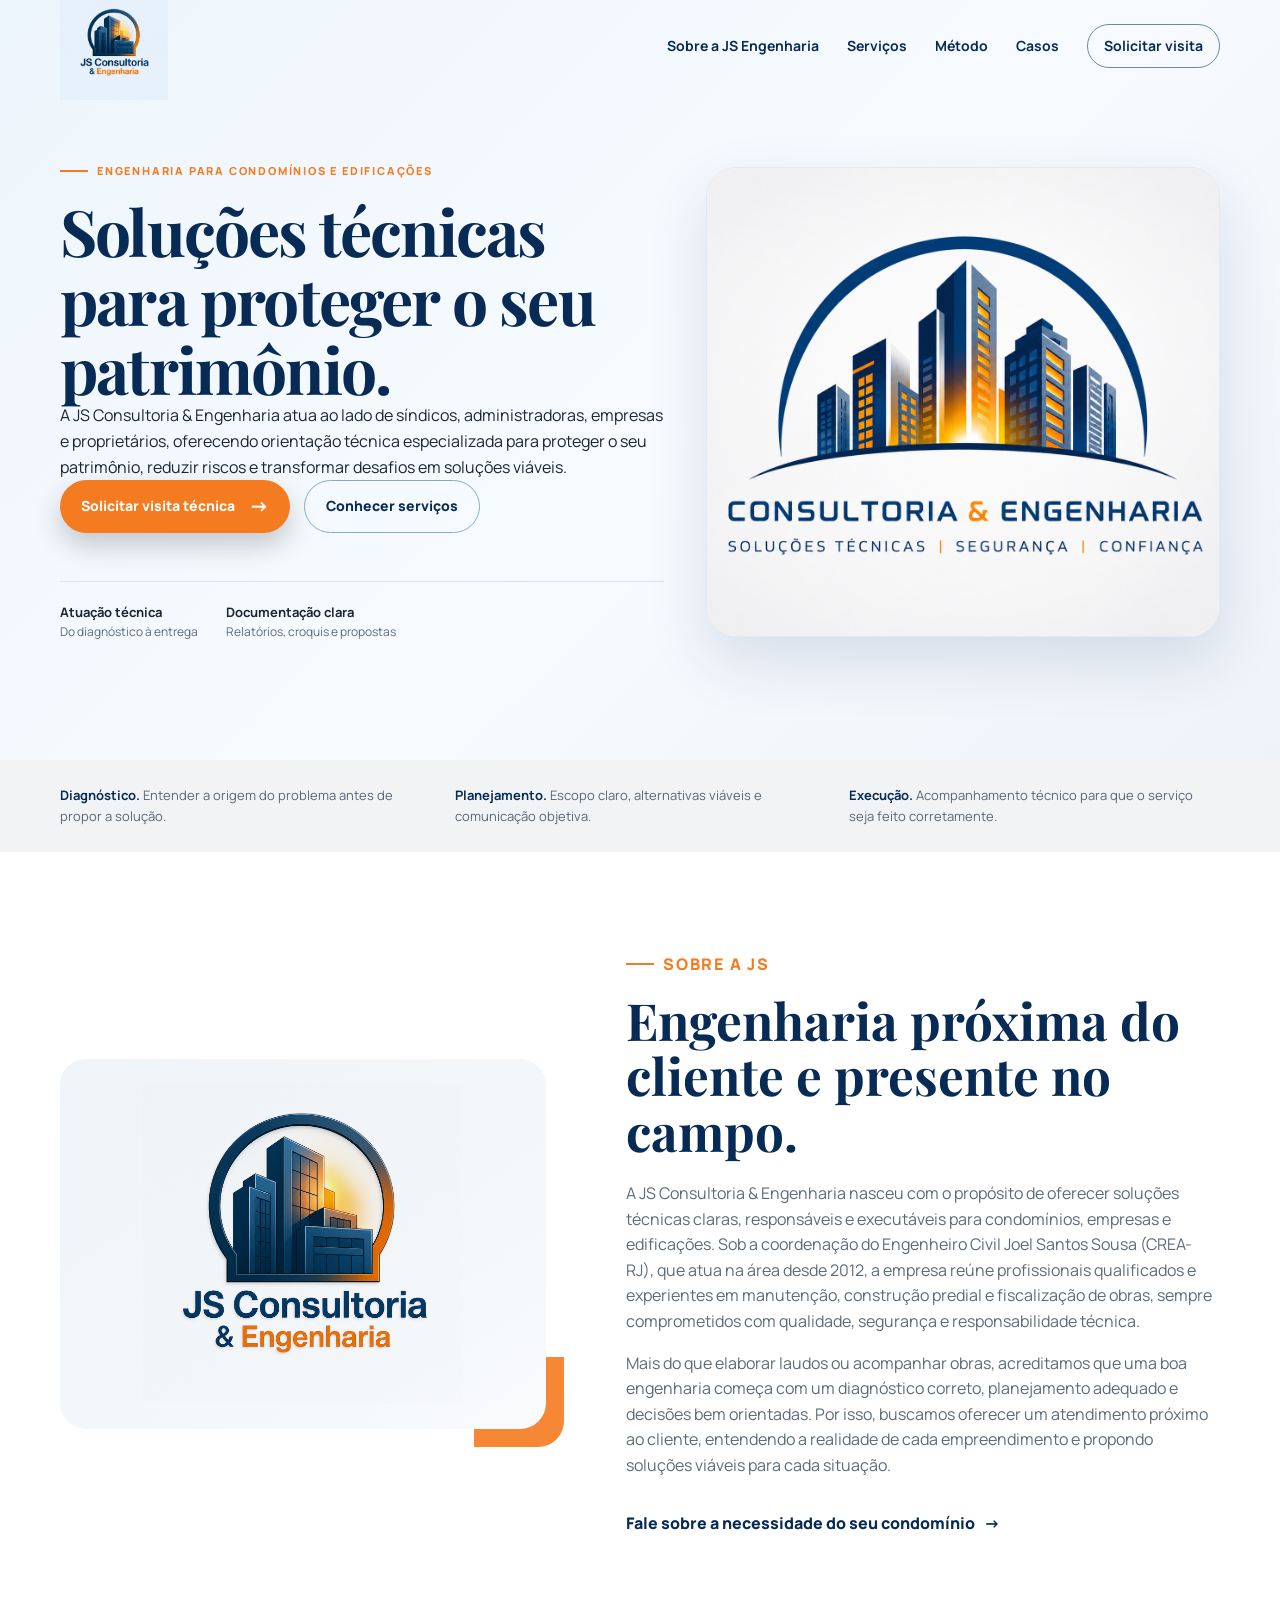
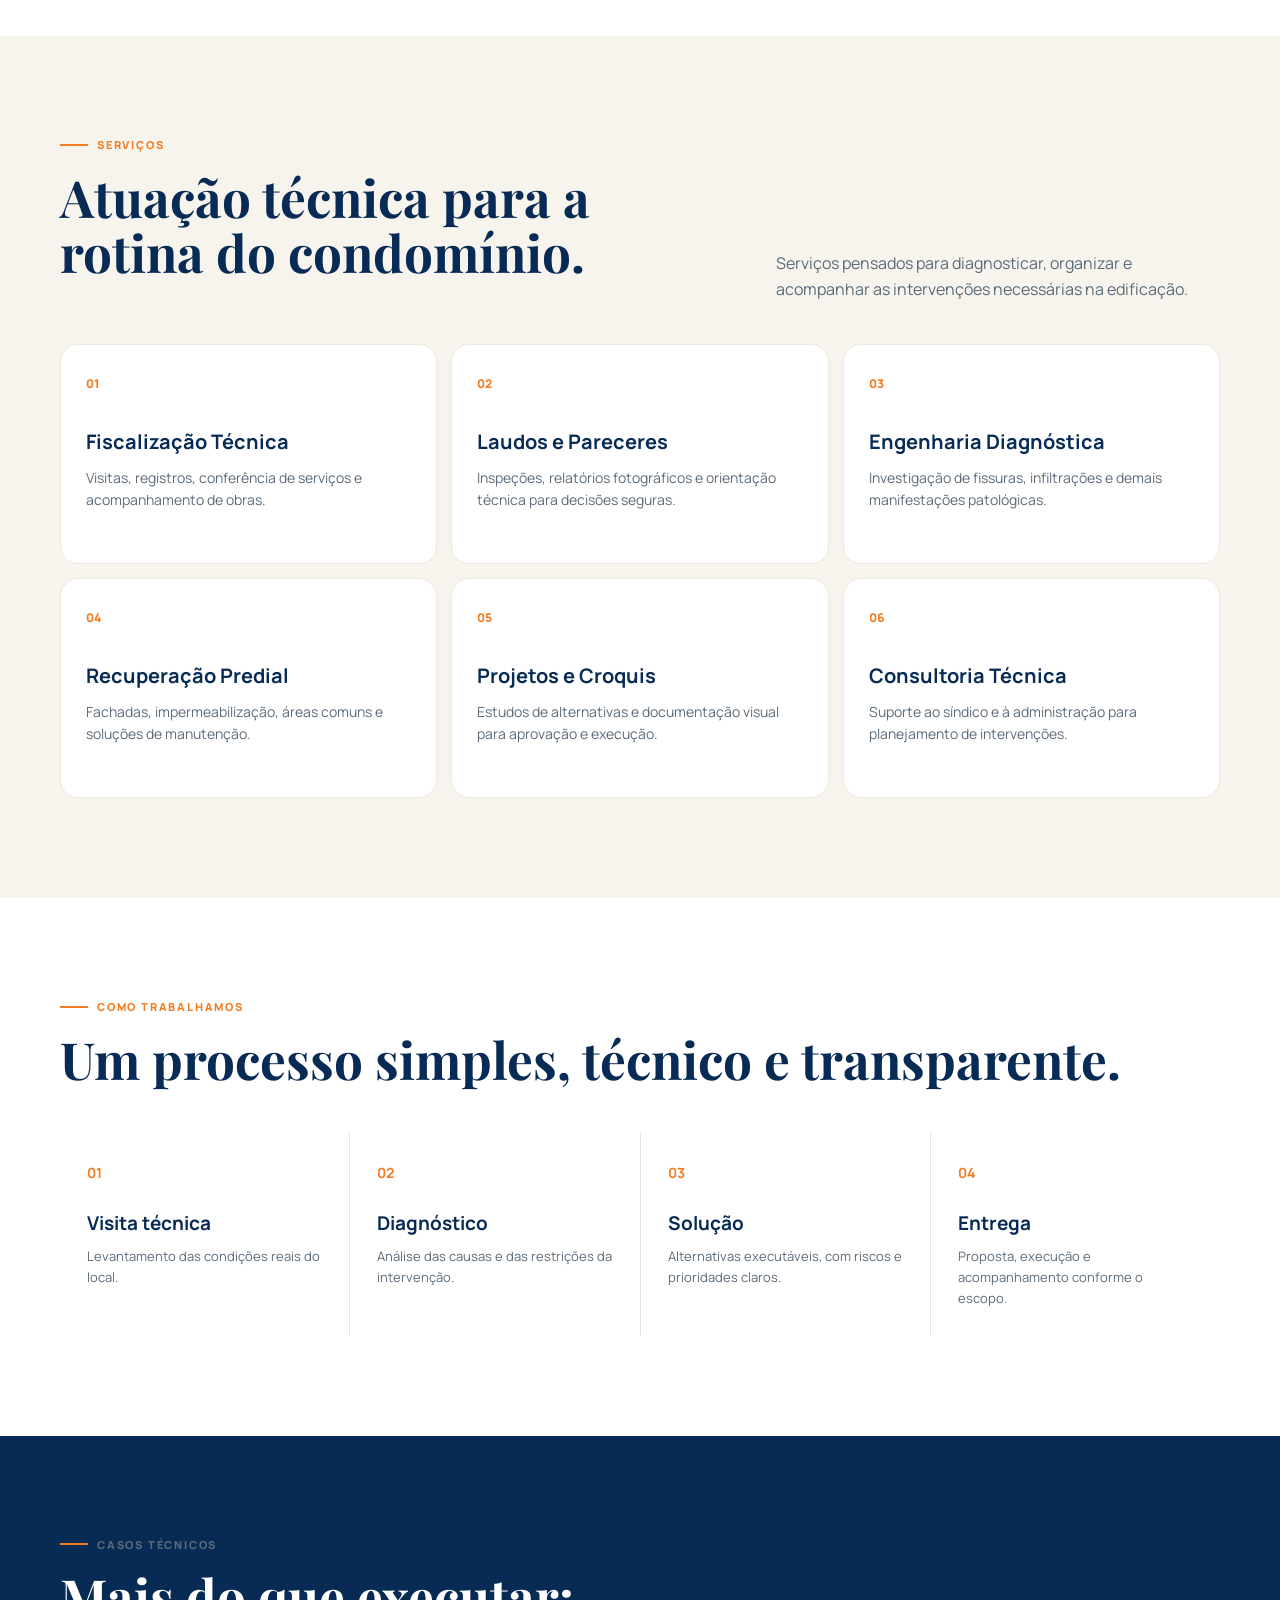
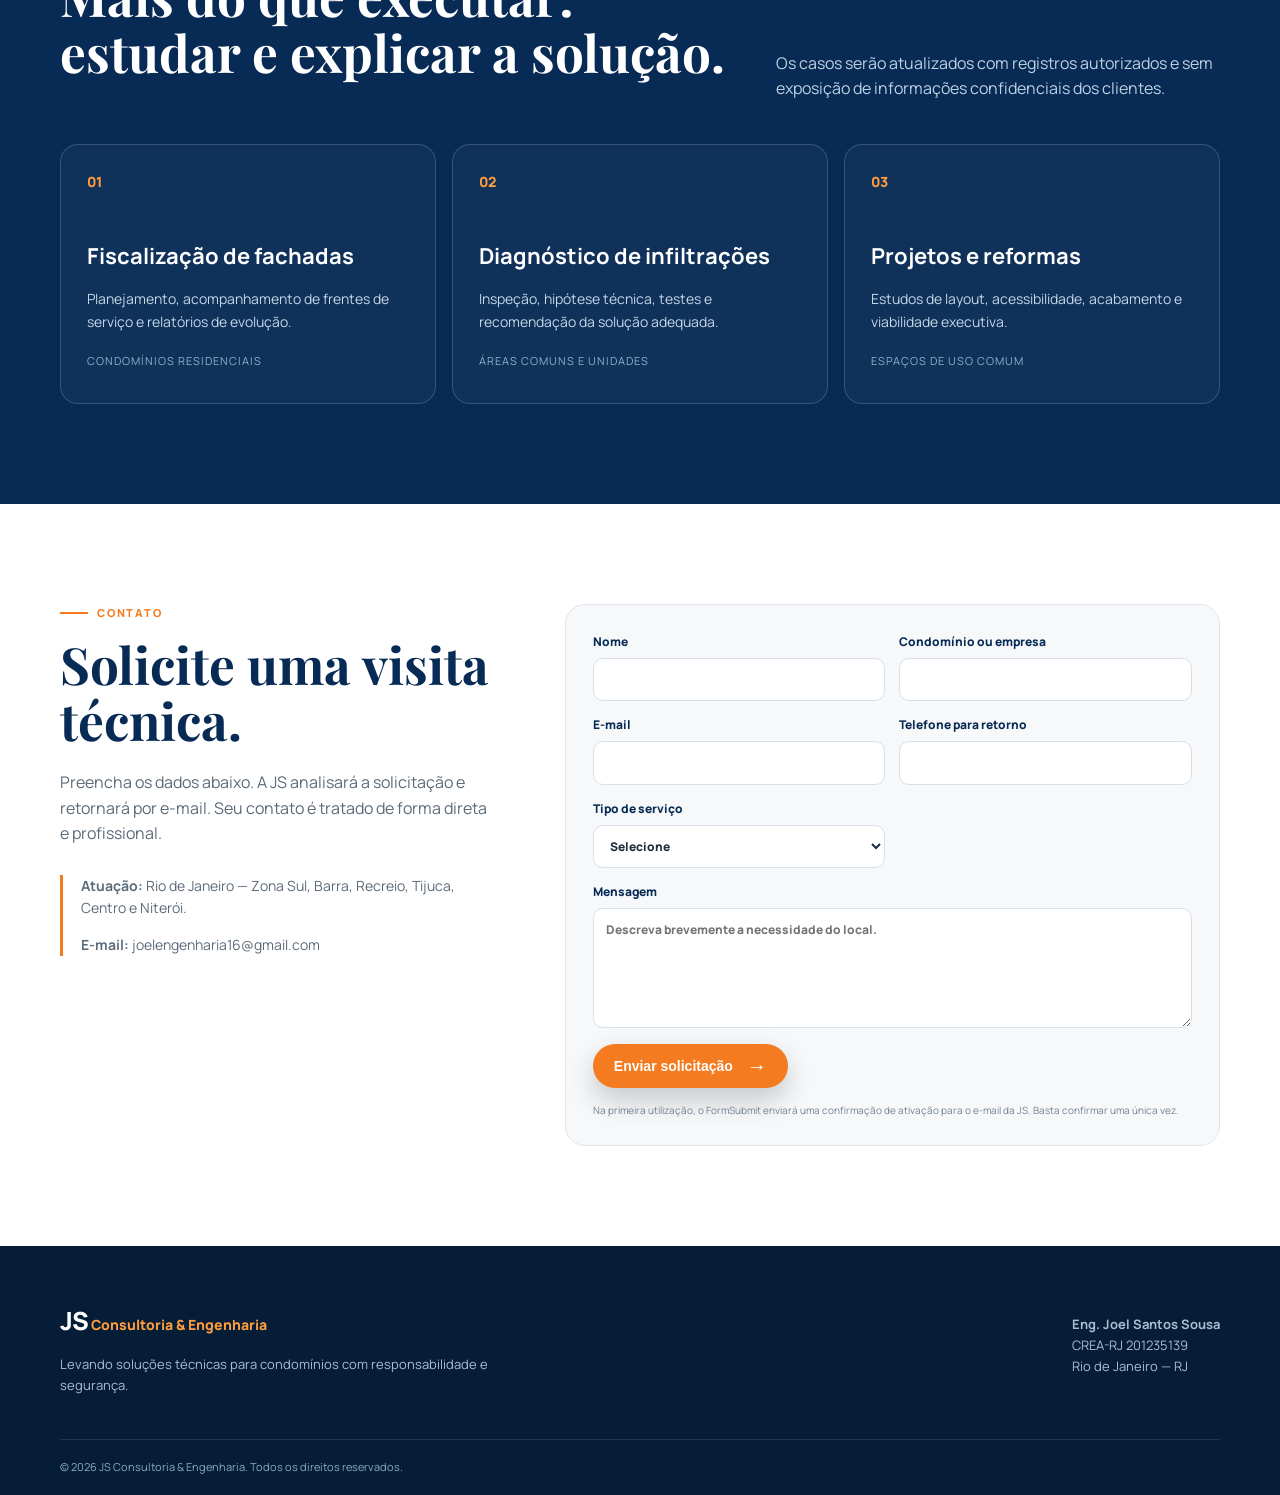
==== index.html @ b9f24df7 "Update index.html" ====
<!doctype html>
<html lang="pt-BR">
<head>
  <meta charset="utf-8">
  <meta name="viewport" content="width=device-width, initial-scale=1">
  <meta name="description" content="JS Consultoria & Engenharia — fiscalização técnica, laudos, manutenção predial, engenharia diagnóstica e acompanhamento de obras no Rio de Janeiro.">
  <meta name="theme-color" content="#ffffff">
  <title>JS Consultoria & Engenharia | Soluções para condomínios</title>
  <link rel="preconnect" href="https://fonts.googleapis.com">
  <link rel="preconnect" href="https://fonts.gstatic.com" crossorigin>
  <link href="https://fonts.googleapis.com/css2?family=Manrope:wght@400;500;600;700;800&family=Playfair+Display:wght@600;700&display=swap" rel="stylesheet">
  <link rel="stylesheet" href="style.css">
</head>
<body>
  <header class="site-header" id="inicio">
    <nav class="nav container" aria-label="Navegação principal">
      <a class="brand" href="#inicio" aria-label="JS Consultoria & Engenharia">
        <img class="brand-logo" src="logo-topo.png.png" alt="JS Consultoria & Engenharia">
      </a>
      <button class="menu-btn" aria-label="Abrir menu" aria-expanded="false">☰</button>
      <div class="nav-links">
        <a href="#sobre">Sobre a JS Engenharia</a>
        <a href="#servicos">Serviços</a>
        <a href="#metodo">Método</a>
        <a href="#casos">Casos</a>
        <a class="nav-cta" href="#contato">Solicitar visita</a>
      </div>
    </nav>

    <section class="hero container">
      <div class="hero-copy">
        <p class="eyebrow dark"><span></span> Engenharia para condomínios e edificações</p>
        <h1>Soluções técnicas para proteger o seu patrimônio.</em></h1>A JS Consultoria & Engenharia atua ao lado de síndicos, administradoras, empresas e proprietários, oferecendo orientação técnica especializada para proteger o seu patrimônio, reduzir riscos e transformar desafios em soluções viáveis.
        <div class="hero-actions">
          <a class="btn btn-primary" href="#contato">Solicitar visita técnica <span>→</span></a>
          <a class="btn btn-ghost" href="#servicos">Conhecer serviços</a>
        </div>
        <div class="hero-proof">
          <div><strong>Atuação técnica</strong><span>Do diagnóstico à entrega</span></div>
          <div><strong>Documentação clara</strong><span>Relatórios, croquis e propostas</span></div>
        </div>
      </div>
      <div class="hero-art" aria-label="Identidade visual moderna da JS Consultoria & Engenharia">
        <img src="hero-predios.png.png" alt="Identidade visual moderna de condomínios e edificações" class="hero-image">
      </div>
    </section>
  </header>

  <main>
    <section class="intro-strip">
      <div class="container strip-grid">
        <p><b>Diagnóstico.</b> Entender a origem do problema antes de propor a solução.</p>
        <p><b>Planejamento.</b> Escopo claro, alternativas viáveis e comunicação objetiva.</p>
        <p><b>Execução.</b> Acompanhamento técnico para que o serviço seja feito corretamente.</p>
      </div>
    </section>

    <section class="section container about" id="sobre">
      <div class="about-art"><img src="logo-tradicional.png" alt="Logo JS Consultoria & Engenharia"></div>
      <div>
        <p class="eyebrow dark"><span></span> Sobre a JS</p>
        <h2>Engenharia próxima do cliente e presente no campo.</h2>
        <p>A JS Consultoria & Engenharia nasceu com o propósito de oferecer soluções técnicas claras, responsáveis e executáveis para condomínios, empresas e edificações. Sob a coordenação do Engenheiro Civil Joel Santos Sousa (CREA-RJ), que atua na área desde 2012, a empresa reúne profissionais qualificados e experientes em manutenção, construção predial e fiscalização de obras, sempre comprometidos com qualidade, segurança e responsabilidade técnica. </p>
        <p>Mais do que elaborar laudos ou acompanhar obras, acreditamos que uma boa engenharia começa com um diagnóstico correto, planejamento adequado e decisões bem orientadas. Por isso, buscamos oferecer um atendimento próximo ao cliente, entendendo a realidade de cada empreendimento e propondo soluções viáveis para cada situação.</p>
        <a class="text-link" href="#contato">Fale sobre a necessidade do seu condomínio <span>→</span></a>
      </div>
    </section>

    <section class="section services-bg" id="servicos">
      <div class="container">
        <p class="eyebrow dark"><span></span> Serviços</p>
        <div class="section-heading"><h2>Atuação técnica para a rotina do condomínio.</h2><p>Serviços pensados para diagnosticar, organizar e acompanhar as intervenções necessárias na edificação.</p></div>
        <div class="service-grid">
          <article class="service-card"><span class="service-icon">01</span><h3>Fiscalização Técnica</h3><p>Visitas, registros, conferência de serviços e acompanhamento de obras.</p></article>
          <article class="service-card"><span class="service-icon">02</span><h3>Laudos e Pareceres</h3><p>Inspeções, relatórios fotográficos e orientação técnica para decisões seguras.</p></article>
          <article class="service-card"><span class="service-icon">03</span><h3>Engenharia Diagnóstica</h3><p>Investigação de fissuras, infiltrações e demais manifestações patológicas.</p></article>
          <article class="service-card"><span class="service-icon">04</span><h3>Recuperação Predial</h3><p>Fachadas, impermeabilização, áreas comuns e soluções de manutenção.</p></article>
          <article class="service-card"><span class="service-icon">05</span><h3>Projetos e Croquis</h3><p>Estudos de alternativas e documentação visual para aprovação e execução.</p></article>
          <article class="service-card"><span class="service-icon">06</span><h3>Consultoria Técnica</h3><p>Suporte ao síndico e à administração para planejamento de intervenções.</p></article>
        </div>
      </div>
    </section>

    <section class="section method" id="metodo">
      <div class="container">
        <p class="eyebrow dark"><span></span> Como trabalhamos</p>
        <h2>Um processo simples, técnico e transparente.</h2>
        <div class="method-row">
          <div><b>01</b><h3>Visita técnica</h3><p>Levantamento das condições reais do local.</p></div>
          <div><b>02</b><h3>Diagnóstico</h3><p>Análise das causas e das restrições da intervenção.</p></div>
          <div><b>03</b><h3>Solução</h3><p>Alternativas executáveis, com riscos e prioridades claros.</p></div>
          <div><b>04</b><h3>Entrega</h3><p>Proposta, execução e acompanhamento conforme o escopo.</p></div>
        </div>
      </div>
    </section>

    <section class="section cases-bg" id="casos">
      <div class="container">
        <p class="eyebrow"><span></span> Casos técnicos</p>
        <div class="section-heading light"><h2>Mais do que executar: estudar e explicar a solução.</h2><p>Os casos serão atualizados com registros autorizados e sem exposição de informações confidenciais dos clientes.</p></div>
        <div class="cases-grid">
          <article class="case-card"><div class="case-no">01</div><h3>Fiscalização de fachadas</h3><p>Planejamento, acompanhamento de frentes de serviço e relatórios de evolução.</p><span>Condomínios residenciais</span></article>
          <article class="case-card"><div class="case-no">02</div><h3>Diagnóstico de infiltrações</h3><p>Inspeção, hipótese técnica, testes e recomendação da solução adequada.</p><span>Áreas comuns e unidades</span></article>
          <article class="case-card"><div class="case-no">03</div><h3>Projetos e reformas</h3><p>Estudos de layout, acessibilidade, acabamento e viabilidade executiva.</p><span>Espaços de uso comum</span></article>
        </div>
      </div>
    </section>

    <section class="section contact" id="contato">
      <div class="container contact-grid">
        <div>
          <p class="eyebrow dark"><span></span> Contato</p>
          <h2>Solicite uma visita técnica.</h2>
          <p>Preencha os dados abaixo. A JS analisará a solicitação e retornará por e-mail. Seu contato é tratado de forma direta e profissional.</p>
          <div class="contact-info"><p><b>Atuação:</b> Rio de Janeiro — Zona Sul, Barra, Recreio, Tijuca, Centro e Niterói.</p><p><b>E-mail:</b> joelengenharia16@gmail.com</p></div>
        </div>
        <form class="contact-form" action="https://formsubmit.co/joelengenharia16@gmail.com" method="POST">
          <input type="hidden" name="_subject" value="Novo contato pelo site da JS Consultoria & Engenharia">
          <input type="hidden" name="_template" value="table">
          <input type="hidden" name="_captcha" value="false">
          <input type="hidden" name="_next" value="https://joelengenharia.github.io/obrigado.html">
          <label>Nome<input type="text" name="Nome" required></label>
          <label>Condomínio ou empresa<input type="text" name="Condomínio / Empresa"></label>
          <label>E-mail<input type="email" name="E-mail" required></label>
          <label>Telefone para retorno<input type="tel" name="Telefone"></label>
          <label>Tipo de serviço<select name="Tipo de serviço"><option value="">Selecione</option><option>Fiscalização técnica</option><option>Laudo técnico</option><option>Infiltração / impermeabilização</option><option>Fachada / recuperação predial</option><option>Projeto / reforma</option><option>Outro</option></select></label>
          <label>Mensagem<textarea name="Mensagem" rows="5" placeholder="Descreva brevemente a necessidade do local."></textarea></label>
          <button class="btn btn-primary" type="submit">Enviar solicitação <span>→</span></button>
          <small>Na primeira utilização, o FormSubmit enviará uma confirmação de ativação para o e-mail da JS. Basta confirmar uma única vez.</small>
        </form>
      </div>
    </section>
  </main>

  <footer class="footer">
    <div class="container footer-grid">
      <div><div class="footer-brand">JS <span>Consultoria & Engenharia</span></div><p>Levando soluções técnicas para condomínios com responsabilidade e segurança.</p></div>
      <div><p><b>Eng. Joel Santos Sousa</b><br>CREA-RJ 201235139<br>Rio de Janeiro — RJ</p></div>
    </div>
    <div class="container footer-bottom">© <span id="year"></span> JS Consultoria & Engenharia. Todos os direitos reservados.</div>
  </footer>
  <script src="script.js"></script>
</body>
</html>
---- style.css ----
:root{--navy:#082b55;--navy2:#0d467e;--orange:#f47b20;--cream:#f7f4ee;--ink:#1a2633;--muted:#5c6b79;--line:#dce4ea;--white:#fff}*{box-sizing:border-box}html{scroll-behavior:smooth}body{margin:0;font-family:Manrope,Arial,sans-serif;color:var(--ink);background:#fff;line-height:1.6}.container{width:min(1160px,92%);margin:auto}.site-header{overflow:hidden;background:linear-gradient(135deg,#edf5fc 0%,#f7fbff 55%,#edf3f9 100%);color:var(--ink);min-height:760px}.nav{height:92px;display:flex;align-items:center;justify-content:space-between;position:relative;z-index:5}.brand{display:flex;align-items:center;color:var(--navy);text-decoration:none}.brand-logo{width:260px;height:108px;object-fit:contain;object-position:left center}.nav-links{display:flex;align-items:center;gap:28px}.nav-links a{color:var(--navy);text-decoration:none;font-size:14px;font-weight:700}.nav-links a:hover{color:var(--orange)}.nav-cta{border:1px solid #6f89a2;padding:10px 16px;border-radius:999px}.menu-btn{display:none;background:none;border:0;color:var(--navy);font-size:26px}.hero{min-height:650px;display:grid;grid-template-columns:1.08fr .92fr;align-items:center;gap:42px;padding:55px 0 85px}.eyebrow{font-size:11px;text-transform:uppercase;font-weight:800;letter-spacing:1.8px;color:#5c6b79;margin:0 0 16px;display:flex;align-items:center;gap:9px}.eyebrow span{display:inline-block;width:28px;height:2px;background:var(--orange)}.eyebrow.dark{color:var(--orange)}h1,h2{font-family:'Playfair Display',Georgia,serif;line-height:1.08;margin:0}h1{font-size:clamp(42px,5vw,70px);letter-spacing:-1.8px;max-width:740px}h1{color:var(--navy)}h1 em{color:var(--orange);font-style:normal}.hero-text{font-size:17px;max-width:620px;color:var(--muted);margin:26px 0 32px}.hero-actions{display:flex;gap:14px;flex-wrap:wrap}.btn{display:inline-flex;align-items:center;gap:14px;border-radius:999px;padding:14px 21px;font-size:14px;font-weight:800;text-decoration:none;border:0;cursor:pointer;transition:.2s}.btn-primary{background:var(--orange);color:#fff;box-shadow:0 12px 28px #0003}.btn-primary:hover{background:#da6410;transform:translateY(-2px)}.btn-primary span{font-size:20px;line-height:0}.btn-ghost{color:var(--navy);border:1px solid #89aac7}.btn-ghost:hover{background:#edf3f8}.hero-proof{display:flex;gap:28px;margin-top:48px;border-top:1px solid #dce4ea;padding-top:20px}.hero-proof div{display:flex;flex-direction:column}.hero-proof strong{font-size:13px}.hero-proof span{font-size:12px;color:var(--muted)}.hero-art{height:470px;position:relative;overflow:hidden;border-radius:30px;background:#fff;box-shadow:0 24px 60px #082b5520;border:1px solid #e2e9f0}.hero-image{width:100%;height:100%;object-fit:cover;object-position:top center;display:block}
.intro-strip{background:#f1f3f5}.strip-grid{display:grid;grid-template-columns:repeat(3,1fr);gap:24px;padding:25px 0}.strip-grid p{margin:0;font-size:13px;color:#596674}.strip-grid b{color:var(--navy)}.section{padding:100px 0}.about{display:grid;grid-template-columns:.9fr 1.1fr;gap:80px;align-items:center}.about-art{background:linear-gradient(145deg,#eff4f8,#f8fafc);border-radius:26px;padding:25px;position:relative}.about-art:after{content:'';position:absolute;inset:auto -18px -18px auto;width:90px;height:90px;background:var(--orange);opacity:.9;border-radius:0 0 26px 0;z-index:-1}.about-art img{width:100%;display:block;mix-blend-mode:multiply;max-height:320px;object-fit:contain}.about h2,.section-heading h2,.method h2,.contact h2{font-size:clamp(33px,4vw,52px);color:var(--navy);margin-bottom:22px}.about p{color:var(--muted);font-size:16px}.text-link{display:inline-flex;gap:9px;align-items:center;color:var(--navy);font-weight:800;text-decoration:none;margin-top:16px}.services-bg{background:var(--cream)}.section-heading{display:grid;grid-template-columns:1.2fr .8fr;gap:50px;align-items:end;margin-bottom:42px}.section-heading p{color:var(--muted);margin:0}.service-grid{display:grid;grid-template-columns:repeat(3,1fr);gap:14px}.service-card{background:#fff;padding:25px;border-radius:18px;border:1px solid #eee9e0;min-height:220px}.service-icon{font-size:12px;font-weight:800;color:var(--orange)}.service-card h3{color:var(--navy);font-size:20px;margin:30px 0 9px}.service-card p{font-size:14px;color:var(--muted);margin:0}.method{background:#fff}.method-row{display:grid;grid-template-columns:repeat(4,1fr);gap:1px;background:var(--line);margin-top:46px}.method-row>div{padding:27px;background:#fff}.method-row b{font-size:14px;color:var(--orange)}.method-row h3{font-size:19px;color:var(--navy);margin:22px 0 8px}.method-row p{font-size:13px;color:var(--muted);margin:0}.cases-bg{background:var(--navy);color:#fff}.light h2{color:#fff}.light p{color:#bdd1e3}.cases-grid{display:grid;grid-template-columns:repeat(3,1fr);gap:16px}.case-card{border:1px solid #ffffff2a;border-radius:18px;padding:26px;min-height:260px;background:#ffffff08}.case-no{color:#ff9d3c;font-weight:800;font-size:14px}.case-card h3{font-size:22px;margin:46px 0 12px}.case-card p{font-size:14px;color:#c5d7e7}.case-card span{font-size:11px;color:#90b1cb;text-transform:uppercase;letter-spacing:1px}.contact-grid{display:grid;grid-template-columns:.8fr 1.2fr;gap:68px}.contact p{color:var(--muted)}.contact-info{border-left:3px solid var(--orange);padding-left:18px;margin-top:28px}.contact-info p{font-size:14px}.contact-form{background:#f6f8fa;border:1px solid #e0e7ee;border-radius:20px;padding:27px;display:grid;grid-template-columns:1fr 1fr;gap:14px}.contact-form label{font-size:12px;font-weight:800;color:var(--navy);display:flex;flex-direction:column;gap:7px}.contact-form label:last-of-type{grid-column:1/-1}.contact-form input,.contact-form select,.contact-form textarea{border:1px solid #d7e0e9;border-radius:10px;padding:11px 12px;font:inherit;color:#1e2e3d;background:#fff}.contact-form button{width:max-content;margin-top:2px}.contact-form small{grid-column:1/-1;color:#738293;font-size:10px}.footer{background:#061d38;color:#d8e6f1;padding:55px 0 20px}.footer-grid{display:flex;justify-content:space-between;gap:30px}.footer-brand{font-size:25px;font-weight:900;letter-spacing:-1.5px;color:#fff}.footer-brand span{font-size:14px;letter-spacing:0;color:#ff9d3c}.footer p{font-size:13px;color:#a8bed1;max-width:430px}.footer-bottom{border-top:1px solid #ffffff1d;margin-top:30px;padding-top:18px;font-size:11px;color:#8ea9bf}@media(max-width:820px){.site-header{min-height:auto}.nav{height:72px}.menu-btn{display:block}.nav-links{display:none;position:absolute;top:67px;right:0;background:#0a315d;border:1px solid #ffffff1a;border-radius:14px;padding:16px;flex-direction:column;align-items:flex-start;min-width:190px}.nav-links.open{display:flex}.hero{grid-template-columns:1fr;padding:46px 0 70px}.hero-art{height:360px}.hero-proof{gap:15px;flex-direction:column}.strip-grid,.service-grid,.cases-grid{grid-template-columns:1fr}.about,.contact-grid,.section-heading{grid-template-columns:1fr;gap:28px}.about{gap:42px}.method-row{grid-template-columns:1fr 1fr}.contact-form{grid-template-columns:1fr}.contact-form label:last-of-type{grid-column:auto}.footer-grid{flex-direction:column}.section{padding:70px 0}h1{font-size:44px}.hero-text{font-size:16px}}@media(max-width:460px){.method-row{grid-template-columns:1fr}.hero-art{height:300px}.brand-text{font-size:11px}.hero-actions .btn{width:100%;justify-content:center}.strip-grid{gap:12px}}

@media(max-width:820px){.brand-logo{width:180px;height:54px}.nav-links{background:#fff;border:1px solid #dce4ea}.nav-links a{color:var(--navy)}}
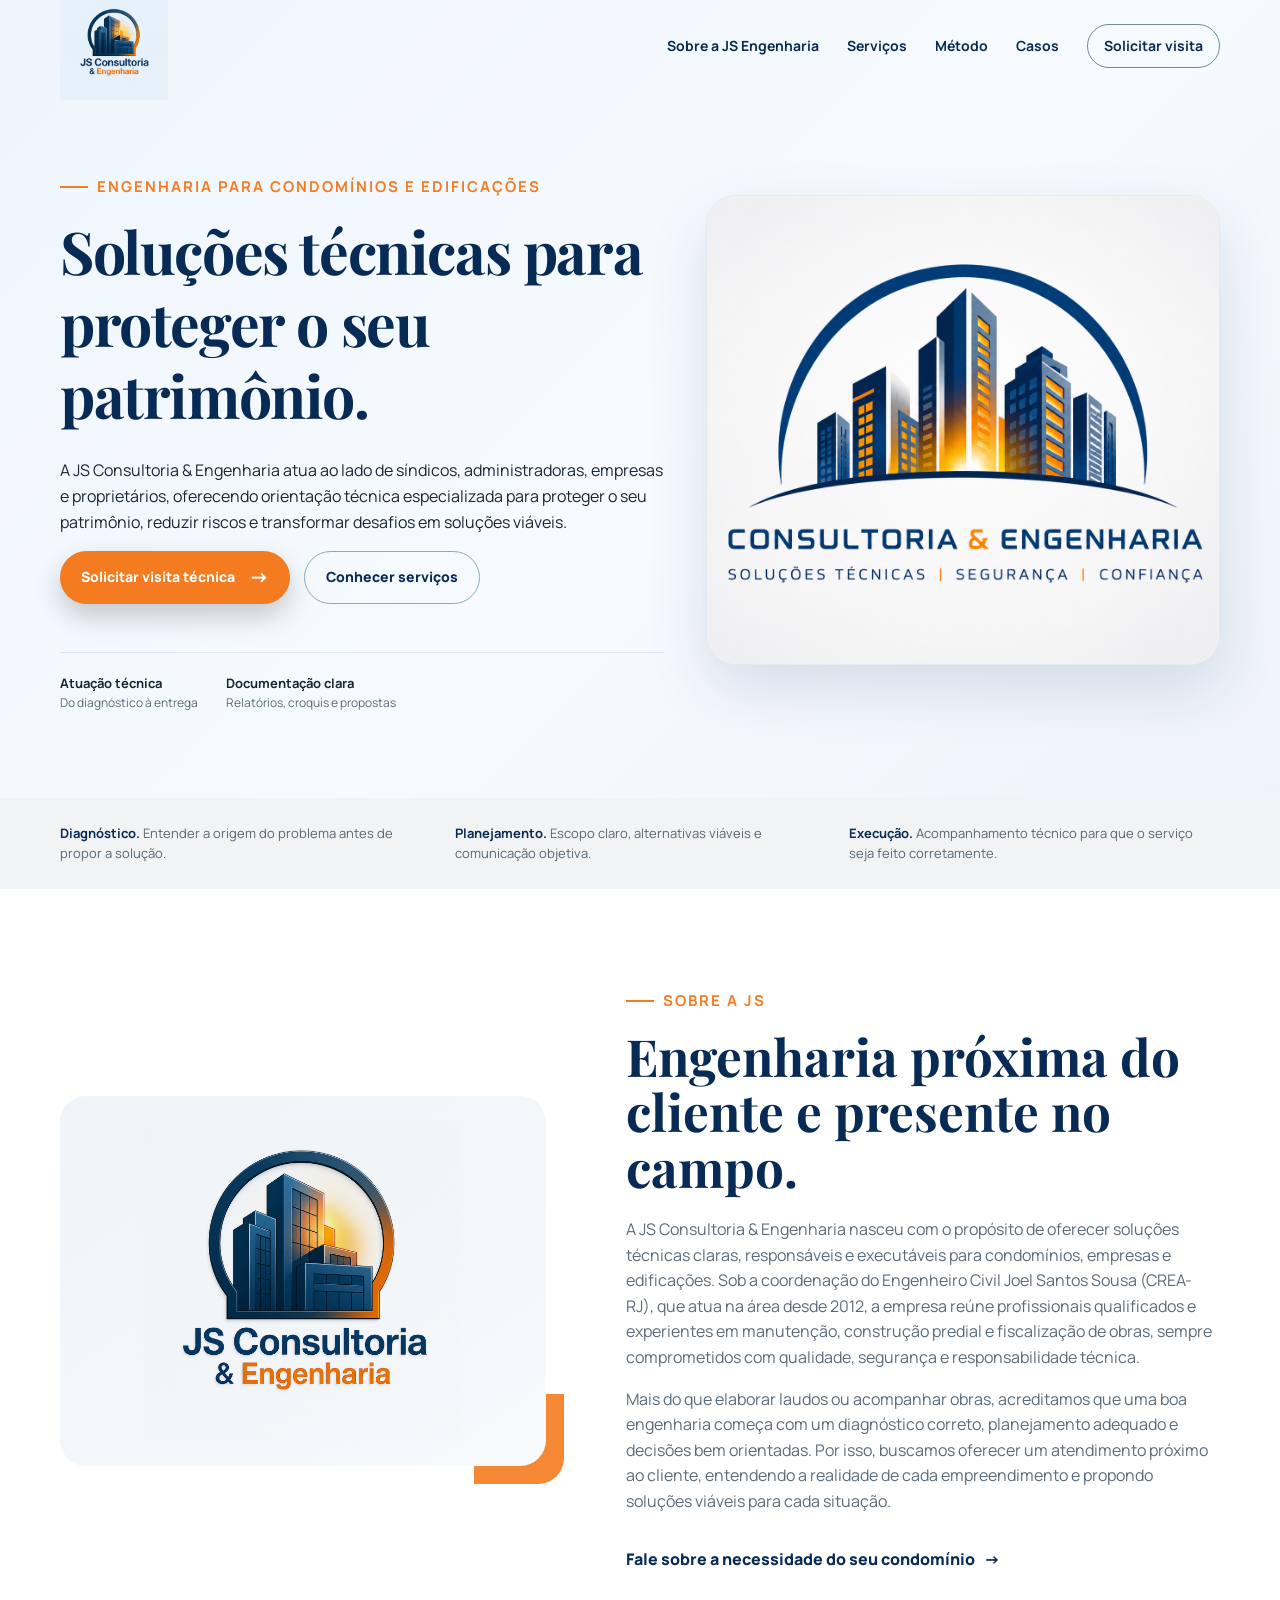
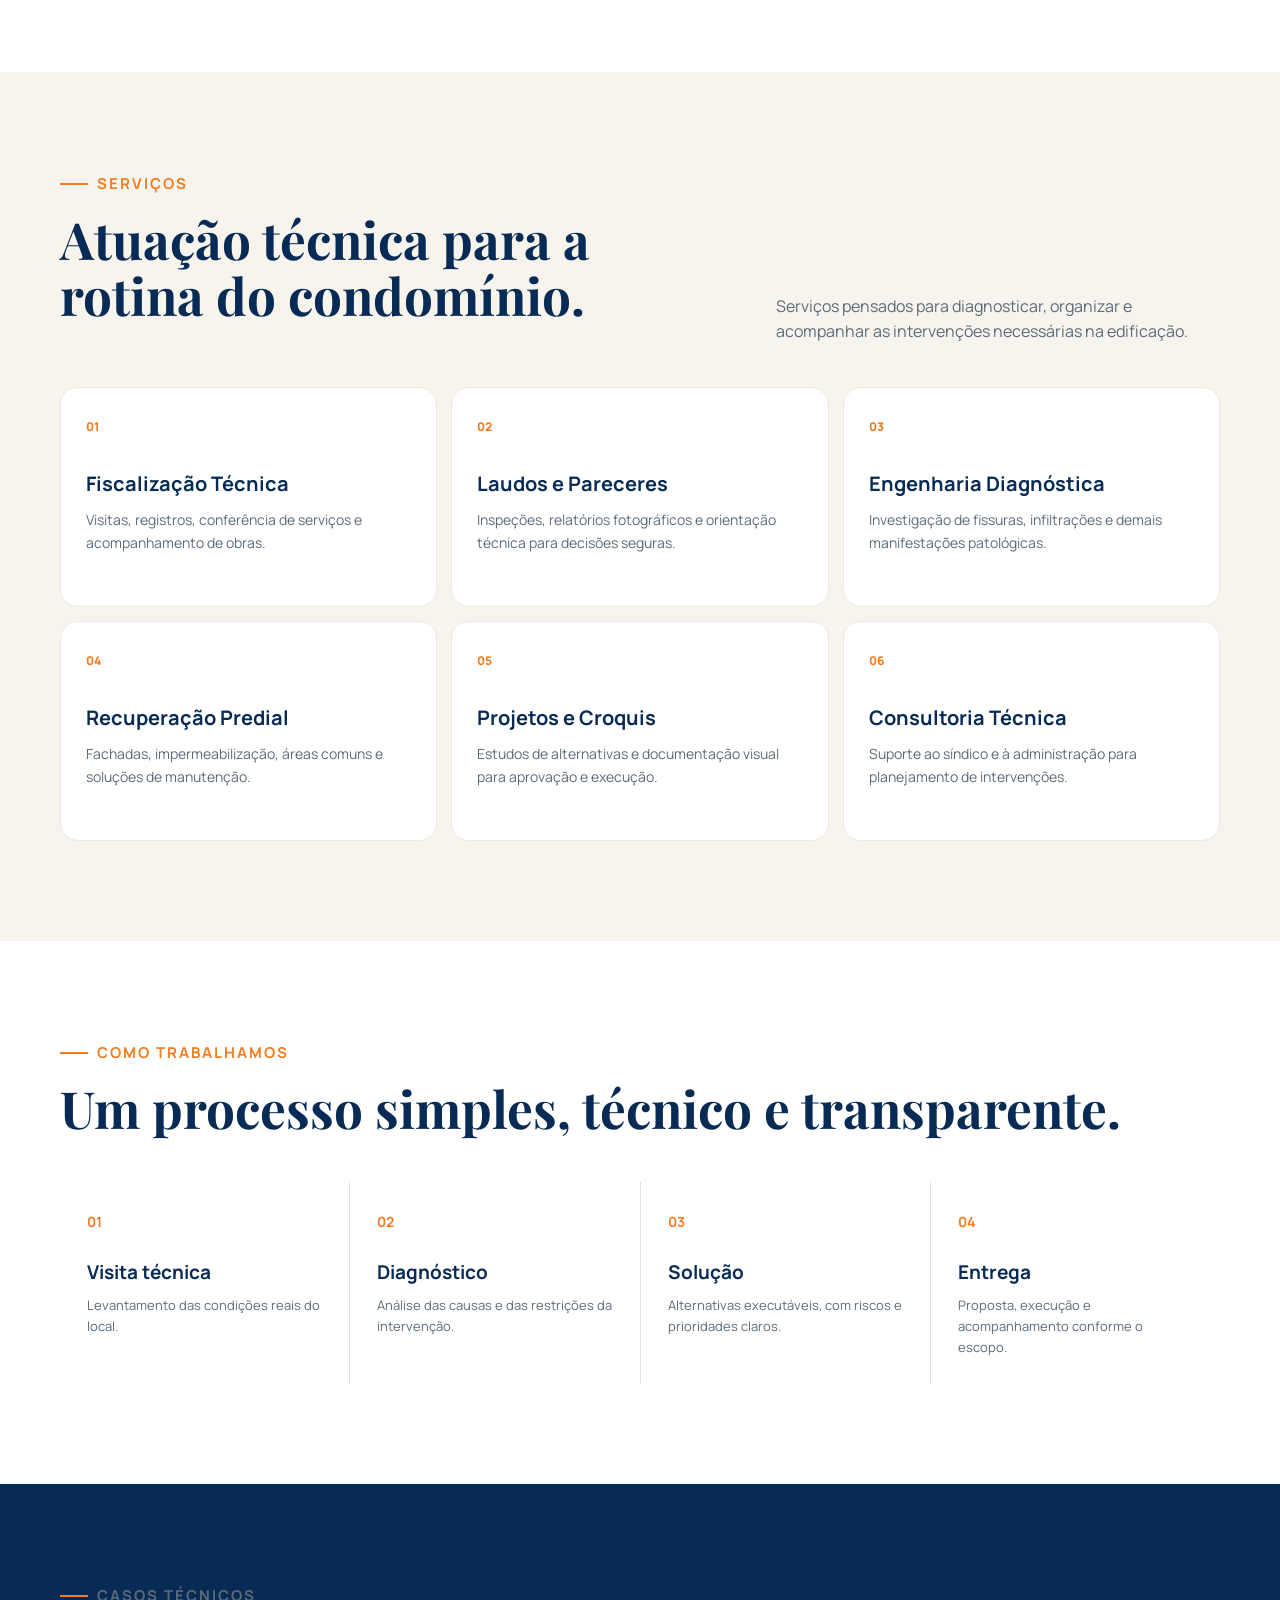
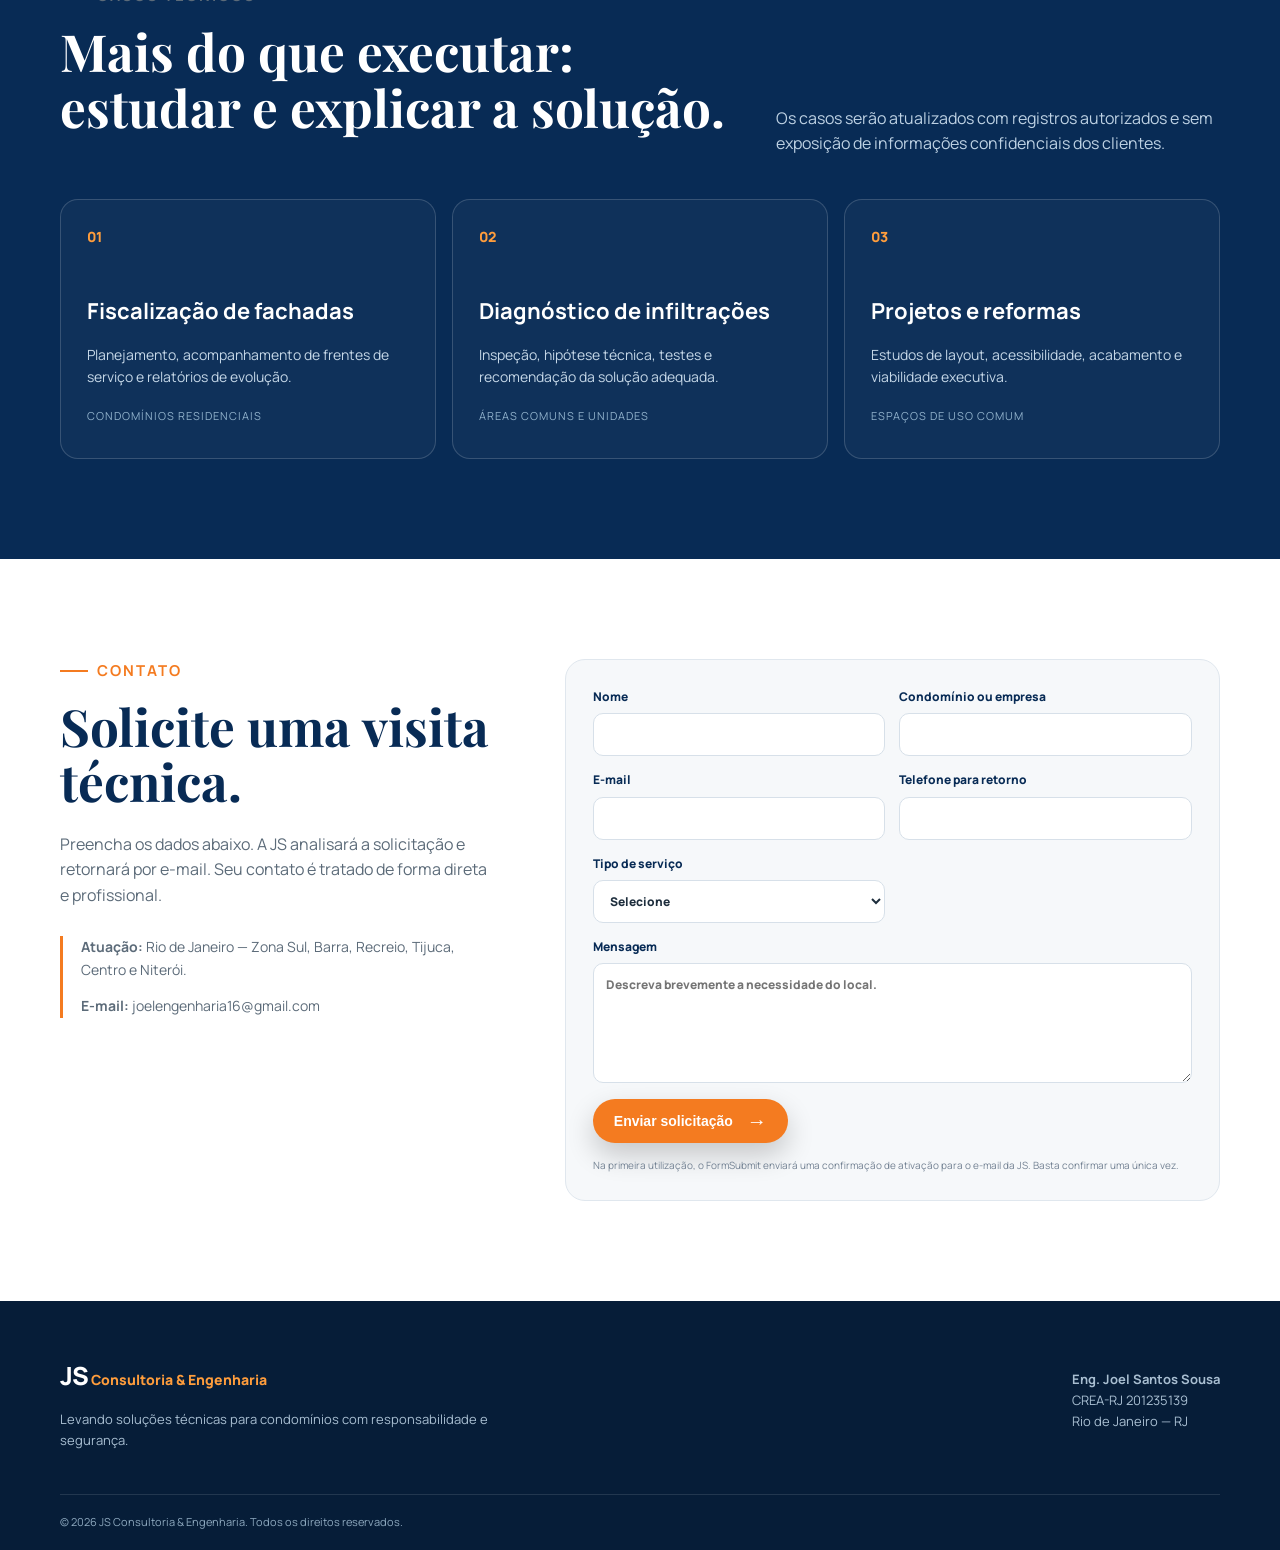
==== commit 4ebcf81c: "Update index.html" ====
--- a/index.html
+++ b/index.html
@@ -30,7 +30,14 @@
     <section class="hero container">
       <div class="hero-copy">
         <p class="eyebrow dark"><span></span> Engenharia para condomínios e edificações</p>
-        <h1>Soluções técnicas para proteger o seu patrimônio.</em></h1>A JS Consultoria & Engenharia atua ao lado de síndicos, administradoras, empresas e proprietários, oferecendo orientação técnica especializada para proteger o seu patrimônio, reduzir riscos e transformar desafios em soluções viáveis.
+        <h1>Soluções técnicas para proteger o seu patrimônio.</h1>
+
+<p>
+A JS Consultoria & Engenharia atua ao lado de síndicos, administradoras,
+empresas e proprietários, oferecendo orientação técnica especializada para
+proteger o seu patrimônio, reduzir riscos e transformar desafios em soluções
+viáveis.
+</p>
         <div class="hero-actions">
           <a class="btn btn-primary" href="#contato">Solicitar visita técnica <span>→</span></a>
           <a class="btn btn-ghost" href="#servicos">Conhecer serviços</a>
--- a/style.css
+++ b/style.css
@@ -1,4 +1,14 @@
-:root{--navy:#082b55;--navy2:#0d467e;--orange:#f47b20;--cream:#f7f4ee;--ink:#1a2633;--muted:#5c6b79;--line:#dce4ea;--white:#fff}*{box-sizing:border-box}html{scroll-behavior:smooth}body{margin:0;font-family:Manrope,Arial,sans-serif;color:var(--ink);background:#fff;line-height:1.6}.container{width:min(1160px,92%);margin:auto}.site-header{overflow:hidden;background:linear-gradient(135deg,#edf5fc 0%,#f7fbff 55%,#edf3f9 100%);color:var(--ink);min-height:760px}.nav{height:92px;display:flex;align-items:center;justify-content:space-between;position:relative;z-index:5}.brand{display:flex;align-items:center;color:var(--navy);text-decoration:none}.brand-logo{width:260px;height:108px;object-fit:contain;object-position:left center}.nav-links{display:flex;align-items:center;gap:28px}.nav-links a{color:var(--navy);text-decoration:none;font-size:14px;font-weight:700}.nav-links a:hover{color:var(--orange)}.nav-cta{border:1px solid #6f89a2;padding:10px 16px;border-radius:999px}.menu-btn{display:none;background:none;border:0;color:var(--navy);font-size:26px}.hero{min-height:650px;display:grid;grid-template-columns:1.08fr .92fr;align-items:center;gap:42px;padding:55px 0 85px}.eyebrow{font-size:11px;text-transform:uppercase;font-weight:800;letter-spacing:1.8px;color:#5c6b79;margin:0 0 16px;display:flex;align-items:center;gap:9px}.eyebrow span{display:inline-block;width:28px;height:2px;background:var(--orange)}.eyebrow.dark{color:var(--orange)}h1,h2{font-family:'Playfair Display',Georgia,serif;line-height:1.08;margin:0}h1{font-size:clamp(42px,5vw,70px);letter-spacing:-1.8px;max-width:740px}h1{color:var(--navy)}h1 em{color:var(--orange);font-style:normal}.hero-text{font-size:17px;max-width:620px;color:var(--muted);margin:26px 0 32px}.hero-actions{display:flex;gap:14px;flex-wrap:wrap}.btn{display:inline-flex;align-items:center;gap:14px;border-radius:999px;padding:14px 21px;font-size:14px;font-weight:800;text-decoration:none;border:0;cursor:pointer;transition:.2s}.btn-primary{background:var(--orange);color:#fff;box-shadow:0 12px 28px #0003}.btn-primary:hover{background:#da6410;transform:translateY(-2px)}.btn-primary span{font-size:20px;line-height:0}.btn-ghost{color:var(--navy);border:1px solid #89aac7}.btn-ghost:hover{background:#edf3f8}.hero-proof{display:flex;gap:28px;margin-top:48px;border-top:1px solid #dce4ea;padding-top:20px}.hero-proof div{display:flex;flex-direction:column}.hero-proof strong{font-size:13px}.hero-proof span{font-size:12px;color:var(--muted)}.hero-art{height:470px;position:relative;overflow:hidden;border-radius:30px;background:#fff;box-shadow:0 24px 60px #082b5520;border:1px solid #e2e9f0}.hero-image{width:100%;height:100%;object-fit:cover;object-position:top center;display:block}
+:root{--navy:#082b55;--navy2:#0d467e;--orange:#f47b20;--cream:#f7f4ee;--ink:#1a2633;--muted:#5c6b79;--line:#dce4ea;--white:#fff}*{box-sizing:border-box}html{scroll-behavior:smooth}body{margin:0;font-family:Manrope,Arial,sans-serif;color:var(--ink);background:#fff;line-height:1.6}.container{width:min(1160px,92%);margin:auto}.site-header{overflow:hidden;background:linear-gradient(135deg,#edf5fc 0%,#f7fbff 55%,#edf3f9 100%);color:var(--ink);min-height:760px}.nav{height:92px;display:flex;align-items:center;justify-content:space-between;position:relative;z-index:5}.brand{display:flex;align-items:center;color:var(--navy);text-decoration:none}.brand-logo{width:260px;height:108px;object-fit:contain;object-position:left center}.nav-links{display:flex;align-items:center;gap:28px}.nav-links a{color:var(--navy);text-decoration:none;font-size:14px;font-weight:700}.nav-links a:hover{color:var(--orange)}.nav-cta{border:1px solid #6f89a2;padding:10px 16px;border-radius:999px}.menu-btn{display:none;background:none;border:0;color:var(--navy);font-size:26px}.hero{min-height:650px;display:grid;grid-template-columns:1.08fr .92fr;align-items:center;gap:42px;padding:55px 0 85px}.eyebrow{font-size:16px;text-transform:uppercase;font-weight:700;letter-spacing:2px;color:#5c6b79;margin:0 0 16px;display:flex;align-items:center;gap:9px}.eyebrow span{display:inline-block;width:28px;height:2px;background:var(--orange)}.eyebrow.dark{color:var(--orange)}h1,h2{font-family:'Playfair Display',Georgia,serif;line-height:1.08;margin:0}h1{font-size:clamp(40px,4.6vw,64px);line-height:1.30;letter-spacing:-1.4px;max-width:760px}h1{color:var(--navy)}h1 em{color:var(--orange);font-style:normal}.hero-text{font-size:17px;max-width:620px;color:var(--muted);margin:26px 0 32px}.hero-actions{display:flex;gap:14px;flex-wrap:wrap}.btn{display:inline-flex;align-items:center;gap:14px;border-radius:999px;padding:14px 21px;font-size:14px;font-weight:800;text-decoration:none;border:0;cursor:pointer;transition:.2s}.btn-primary{background:var(--orange);color:#fff;box-shadow:0 12px 28px #0003}.btn-primary:hover{background:#da6410;transform:translateY(-2px)}.btn-primary span{font-size:20px;line-height:0}.btn-ghost{color:var(--navy);border:1px solid #89aac7}.btn-ghost:hover{background:#edf3f8}.hero-proof{display:flex;gap:28px;margin-top:48px;border-top:1px solid #dce4ea;padding-top:20px}.hero-proof div{display:flex;flex-direction:column}.hero-proof strong{font-size:13px}.hero-proof span{font-size:12px;color:var(--muted)}.hero-art{height:470px;position:relative;overflow:hidden;border-radius:30px;background:#fff;box-shadow:0 24px 60px #082b5520;border:1px solid #e2e9f0}.hero-image{width:100%;height:100%;object-fit:cover;object-position:top center;display:block}
 .intro-strip{background:#f1f3f5}.strip-grid{display:grid;grid-template-columns:repeat(3,1fr);gap:24px;padding:25px 0}.strip-grid p{margin:0;font-size:13px;color:#596674}.strip-grid b{color:var(--navy)}.section{padding:100px 0}.about{display:grid;grid-template-columns:.9fr 1.1fr;gap:80px;align-items:center}.about-art{background:linear-gradient(145deg,#eff4f8,#f8fafc);border-radius:26px;padding:25px;position:relative}.about-art:after{content:'';position:absolute;inset:auto -18px -18px auto;width:90px;height:90px;background:var(--orange);opacity:.9;border-radius:0 0 26px 0;z-index:-1}.about-art img{width:100%;display:block;mix-blend-mode:multiply;max-height:320px;object-fit:contain}.about h2,.section-heading h2,.method h2,.contact h2{font-size:clamp(33px,4vw,52px);color:var(--navy);margin-bottom:22px}.about p{color:var(--muted);font-size:16px}.text-link{display:inline-flex;gap:9px;align-items:center;color:var(--navy);font-weight:800;text-decoration:none;margin-top:16px}.services-bg{background:var(--cream)}.section-heading{display:grid;grid-template-columns:1.2fr .8fr;gap:50px;align-items:end;margin-bottom:42px}.section-heading p{color:var(--muted);margin:0}.service-grid{display:grid;grid-template-columns:repeat(3,1fr);gap:14px}.service-card{background:#fff;padding:25px;border-radius:18px;border:1px solid #eee9e0;min-height:220px}.service-icon{font-size:12px;font-weight:800;color:var(--orange)}.service-card h3{color:var(--navy);font-size:20px;margin:30px 0 9px}.service-card p{font-size:14px;color:var(--muted);margin:0}.method{background:#fff}.method-row{display:grid;grid-template-columns:repeat(4,1fr);gap:1px;background:var(--line);margin-top:46px}.method-row>div{padding:27px;background:#fff}.method-row b{font-size:14px;color:var(--orange)}.method-row h3{font-size:19px;color:var(--navy);margin:22px 0 8px}.method-row p{font-size:13px;color:var(--muted);margin:0}.cases-bg{background:var(--navy);color:#fff}.light h2{color:#fff}.light p{color:#bdd1e3}.cases-grid{display:grid;grid-template-columns:repeat(3,1fr);gap:16px}.case-card{border:1px solid #ffffff2a;border-radius:18px;padding:26px;min-height:260px;background:#ffffff08}.case-no{color:#ff9d3c;font-weight:800;font-size:14px}.case-card h3{font-size:22px;margin:46px 0 12px}.case-card p{font-size:14px;color:#c5d7e7}.case-card span{font-size:11px;color:#90b1cb;text-transform:uppercase;letter-spacing:1px}.contact-grid{display:grid;grid-template-columns:.8fr 1.2fr;gap:68px}.contact p{color:var(--muted)}.contact-info{border-left:3px solid var(--orange);padding-left:18px;margin-top:28px}.contact-info p{font-size:14px}.contact-form{background:#f6f8fa;border:1px solid #e0e7ee;border-radius:20px;padding:27px;display:grid;grid-template-columns:1fr 1fr;gap:14px}.contact-form label{font-size:12px;font-weight:800;color:var(--navy);display:flex;flex-direction:column;gap:7px}.contact-form label:last-of-type{grid-column:1/-1}.contact-form input,.contact-form select,.contact-form textarea{border:1px solid #d7e0e9;border-radius:10px;padding:11px 12px;font:inherit;color:#1e2e3d;background:#fff}.contact-form button{width:max-content;margin-top:2px}.contact-form small{grid-column:1/-1;color:#738293;font-size:10px}.footer{background:#061d38;color:#d8e6f1;padding:55px 0 20px}.footer-grid{display:flex;justify-content:space-between;gap:30px}.footer-brand{font-size:25px;font-weight:900;letter-spacing:-1.5px;color:#fff}.footer-brand span{font-size:14px;letter-spacing:0;color:#ff9d3c}.footer p{font-size:13px;color:#a8bed1;max-width:430px}.footer-bottom{border-top:1px solid #ffffff1d;margin-top:30px;padding-top:18px;font-size:11px;color:#8ea9bf}@media(max-width:820px){.site-header{min-height:auto}.nav{height:72px}.menu-btn{display:block}.nav-links{display:none;position:absolute;top:67px;right:0;background:#0a315d;border:1px solid #ffffff1a;border-radius:14px;padding:16px;flex-direction:column;align-items:flex-start;min-width:190px}.nav-links.open{display:flex}.hero{grid-template-columns:1fr;padding:46px 0 70px}.hero-art{height:360px}.hero-proof{gap:15px;flex-direction:column}.strip-grid,.service-grid,.cases-grid{grid-template-columns:1fr}.about,.contact-grid,.section-heading{grid-template-columns:1fr;gap:28px}.about{gap:42px}.method-row{grid-template-columns:1fr 1fr}.contact-form{grid-template-columns:1fr}.contact-form label:last-of-type{grid-column:auto}.footer-grid{flex-direction:column}.section{padding:70px 0}h1{font-size:44px}.hero-text{font-size:16px}}@media(max-width:460px){.method-row{grid-template-columns:1fr}.hero-art{height:300px}.brand-text{font-size:11px}.hero-actions .btn{width:100%;justify-content:center}.strip-grid{gap:12px}}
+.hero h1{
+  line-height:1.22 !important;
+}
 
+.eyebrow{
+  font-size:15px !important;
+  letter-spacing:2px !important;
+}
 @media(max-width:820px){.brand-logo{width:180px;height:54px}.nav-links{background:#fff;border:1px solid #dce4ea}.nav-links a{color:var(--navy)}}
+.hero p{
+    margin-top:28px !important;
+}
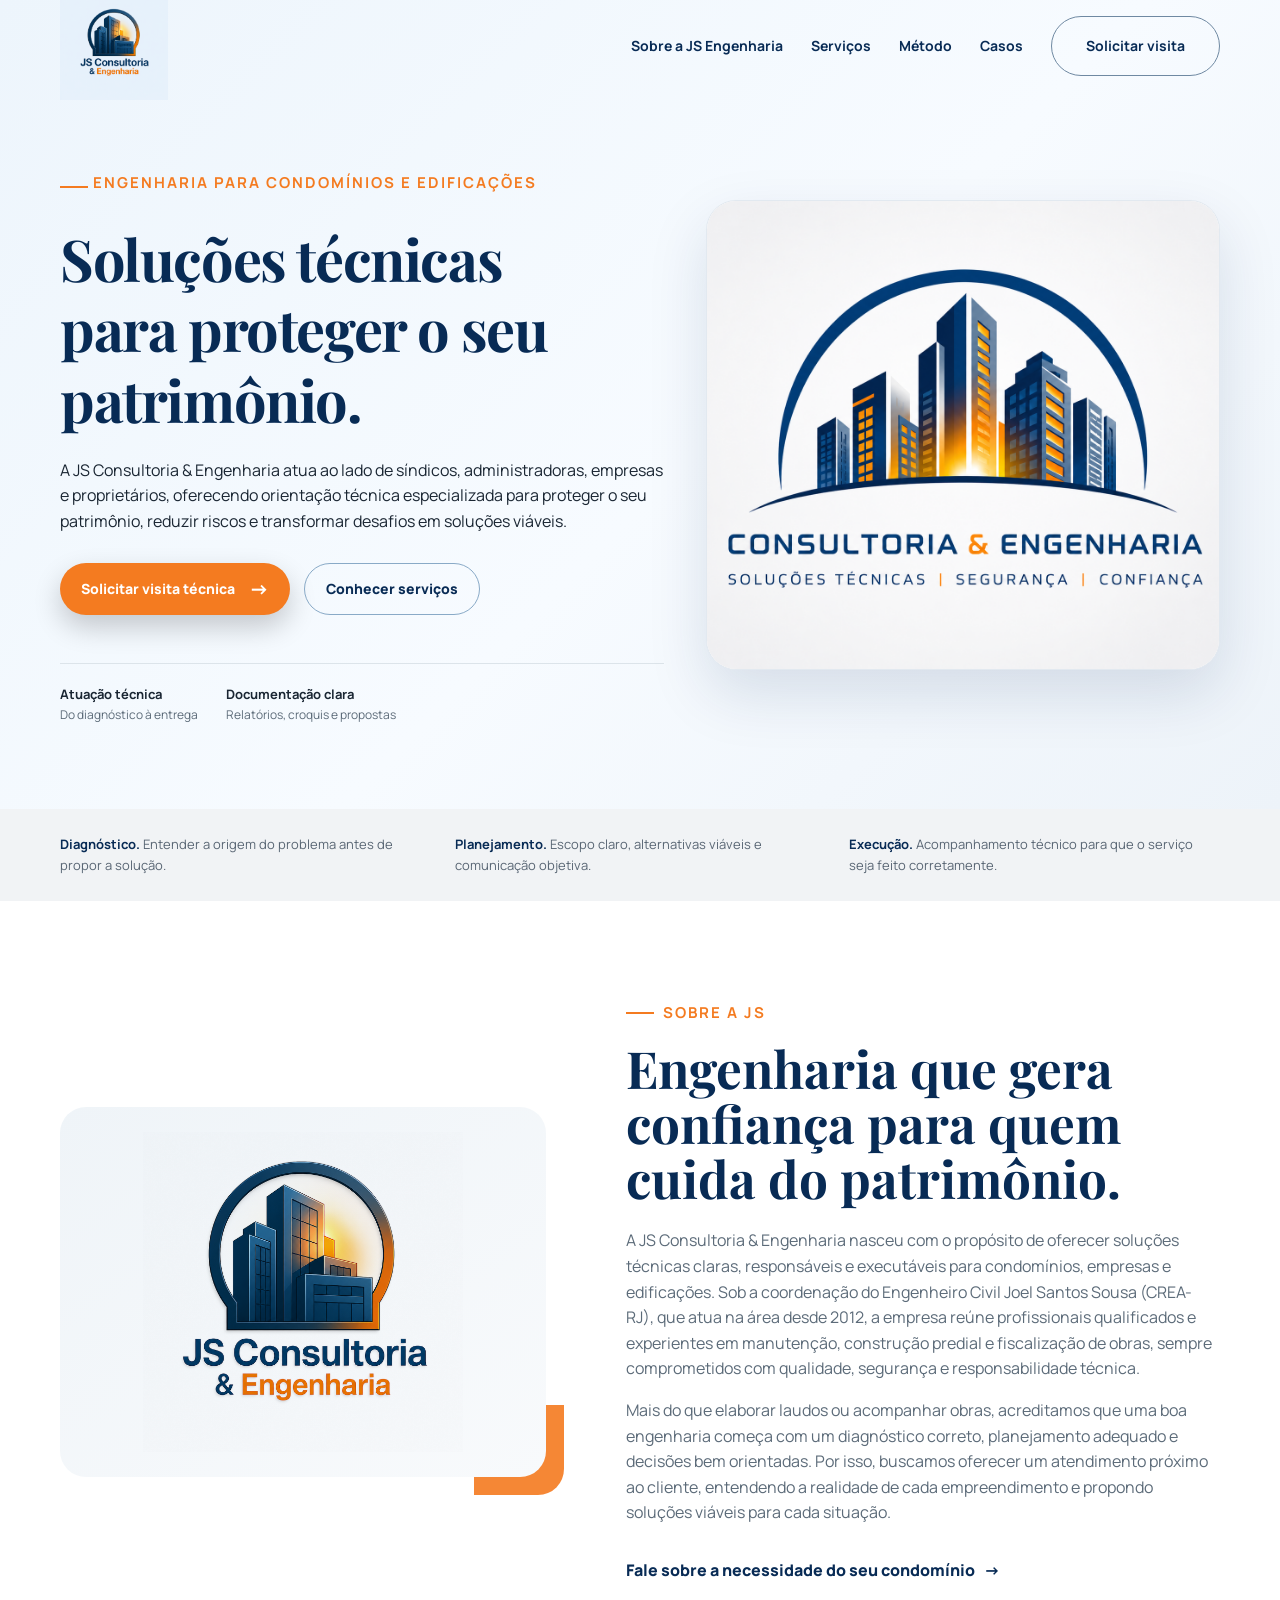
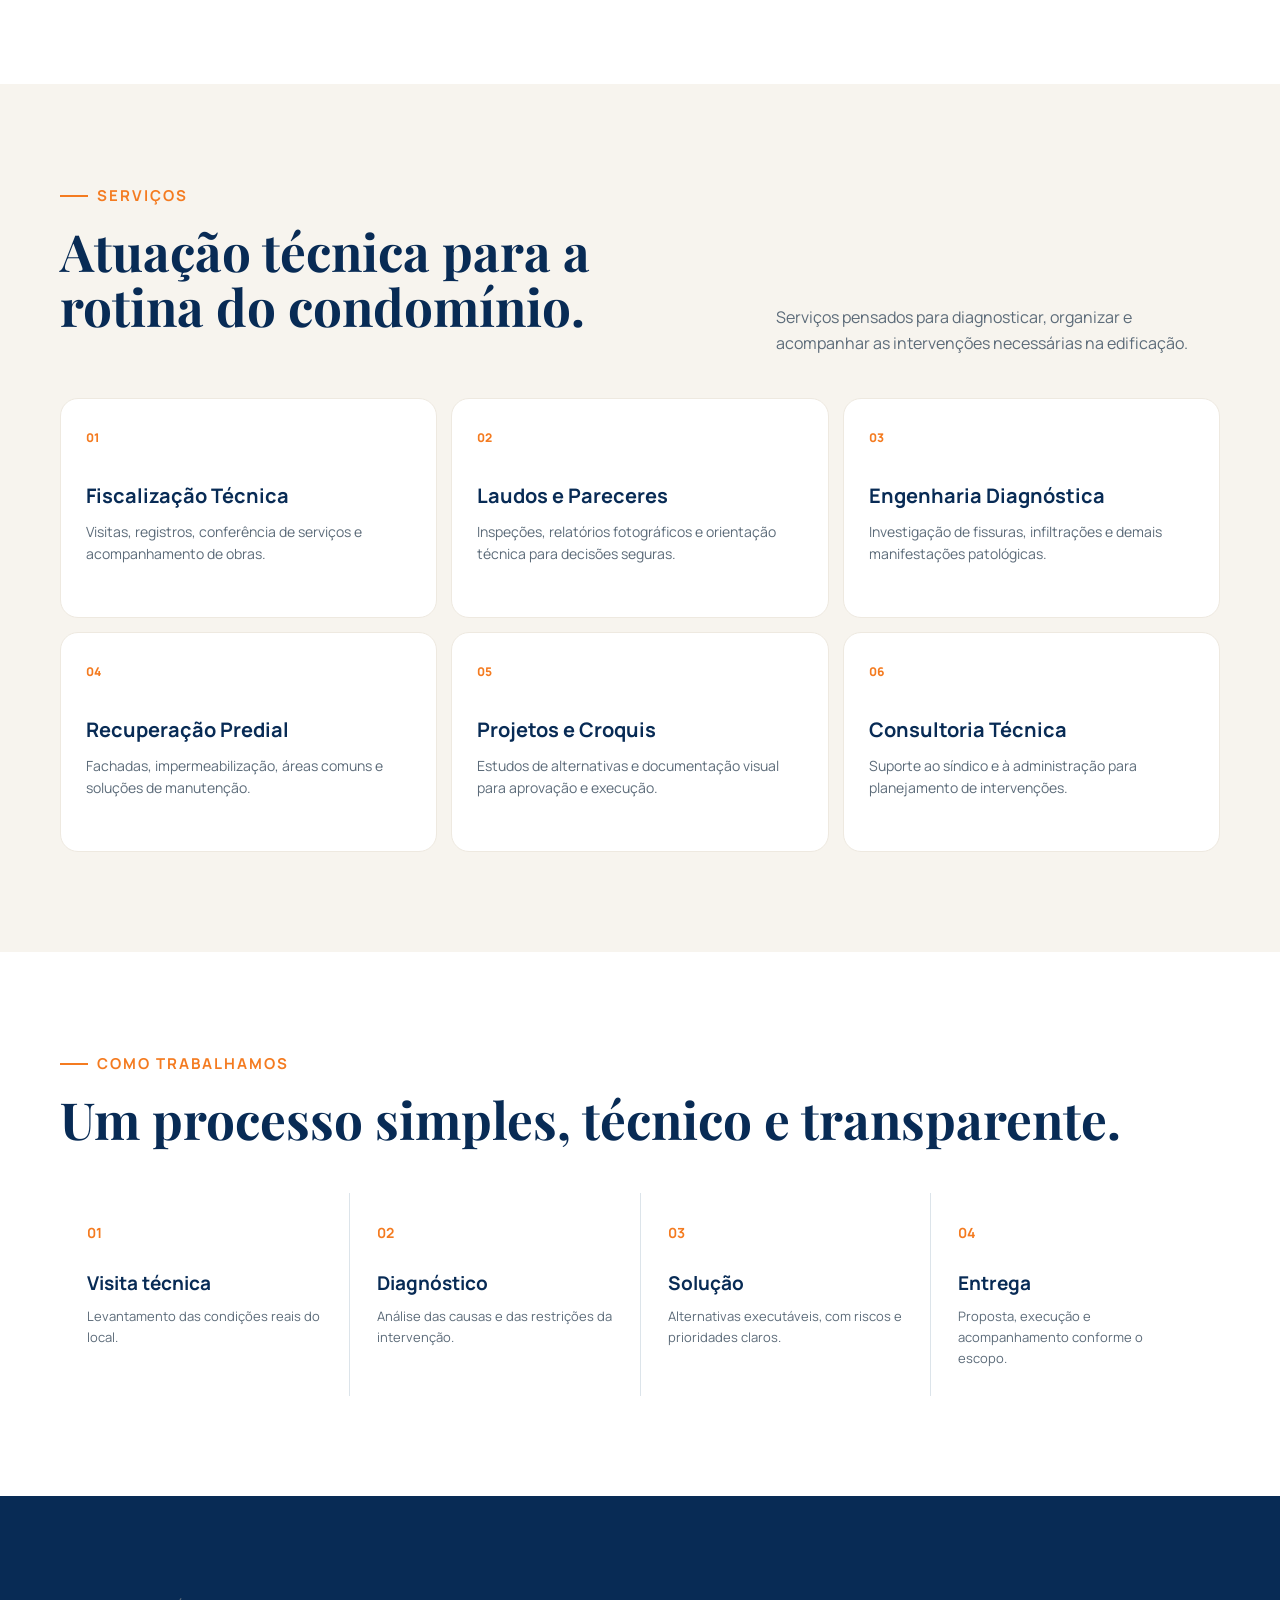
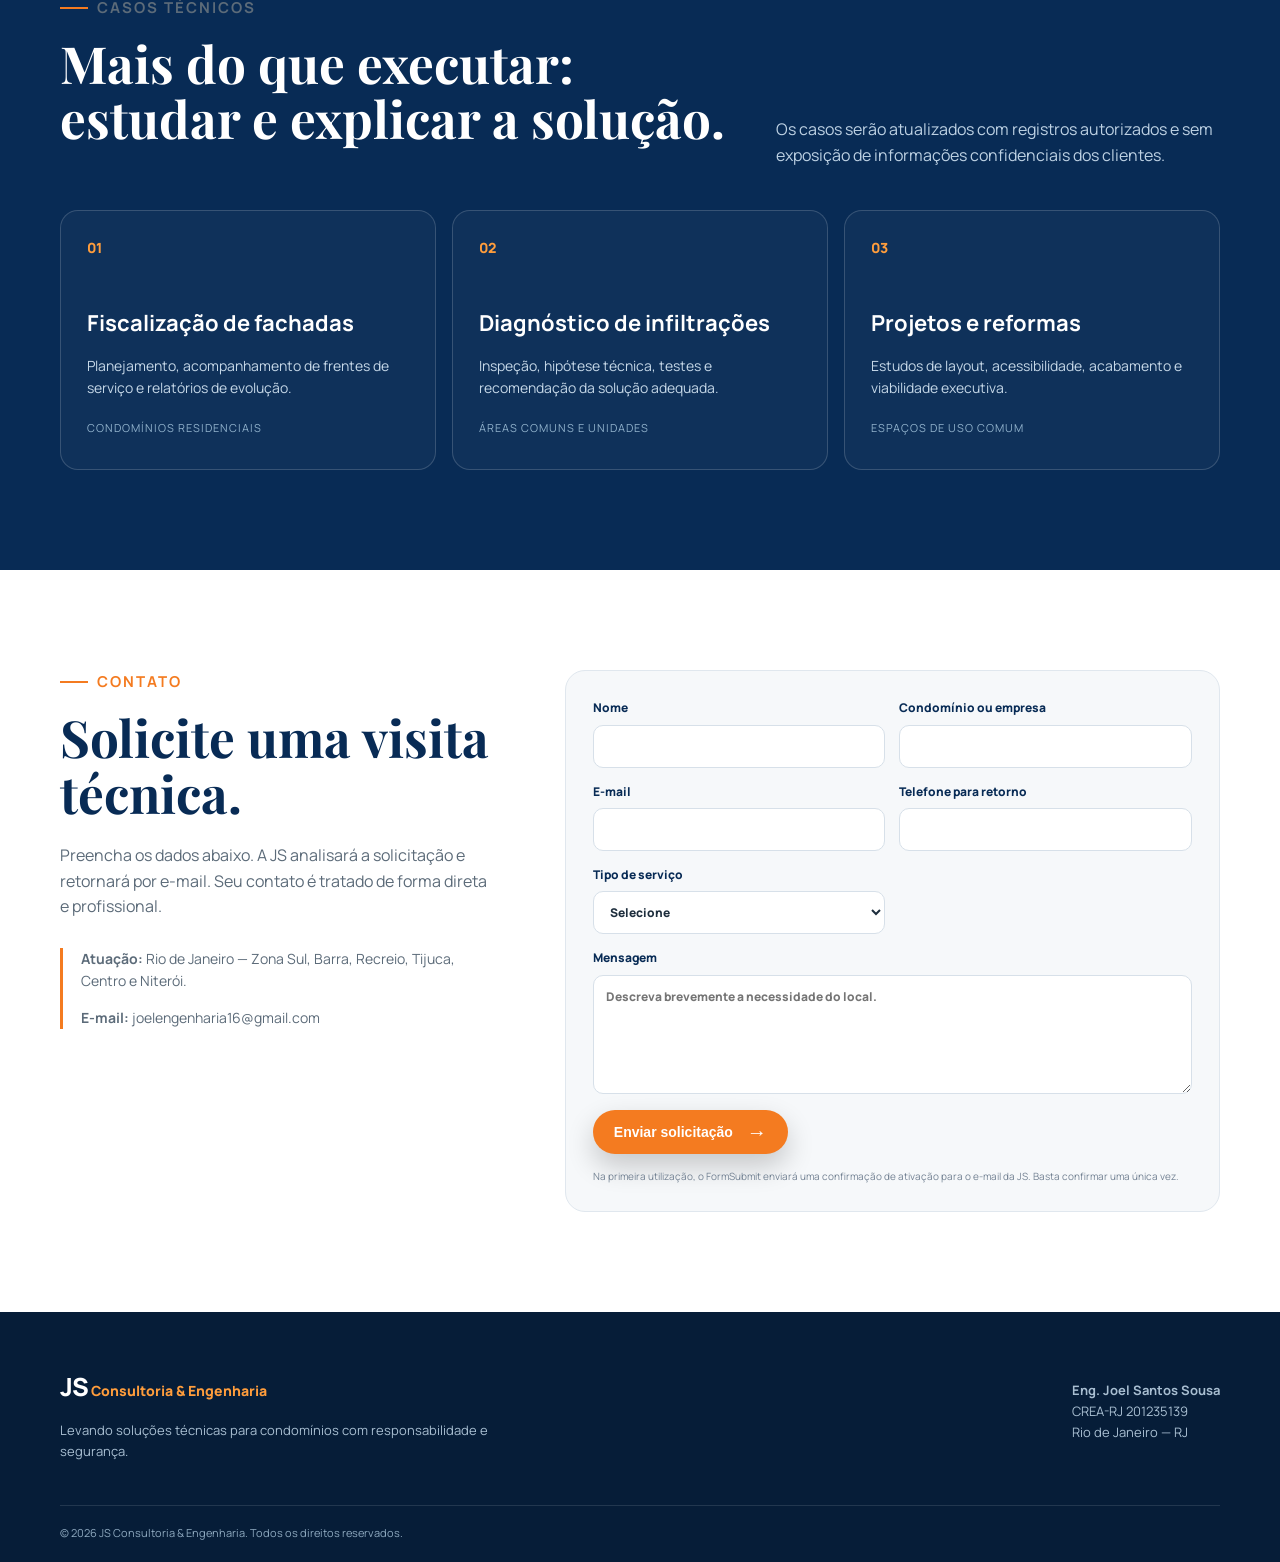
==== commit 09002196: "Update index.html" ====
--- a/index.html
+++ b/index.html
@@ -66,7 +66,7 @@
       <div class="about-art"><img src="logo-tradicional.png" alt="Logo JS Consultoria & Engenharia"></div>
       <div>
         <p class="eyebrow dark"><span></span> Sobre a JS</p>
-        <h2>Engenharia próxima do cliente e presente no campo.</h2>
+        <h2>Engenharia que gera confiança para quem cuida do patrimônio.</h2>
         <p>A JS Consultoria & Engenharia nasceu com o propósito de oferecer soluções técnicas claras, responsáveis e executáveis para condomínios, empresas e edificações. Sob a coordenação do Engenheiro Civil Joel Santos Sousa (CREA-RJ), que atua na área desde 2012, a empresa reúne profissionais qualificados e experientes em manutenção, construção predial e fiscalização de obras, sempre comprometidos com qualidade, segurança e responsabilidade técnica. </p>
         <p>Mais do que elaborar laudos ou acompanhar obras, acreditamos que uma boa engenharia começa com um diagnóstico correto, planejamento adequado e decisões bem orientadas. Por isso, buscamos oferecer um atendimento próximo ao cliente, entendendo a realidade de cada empreendimento e propondo soluções viáveis para cada situação.</p>
         <a class="text-link" href="#contato">Fale sobre a necessidade do seu condomínio <span>→</span></a>
--- a/style.css
+++ b/style.css
@@ -1,4 +1,4 @@
-:root{--navy:#082b55;--navy2:#0d467e;--orange:#f47b20;--cream:#f7f4ee;--ink:#1a2633;--muted:#5c6b79;--line:#dce4ea;--white:#fff}*{box-sizing:border-box}html{scroll-behavior:smooth}body{margin:0;font-family:Manrope,Arial,sans-serif;color:var(--ink);background:#fff;line-height:1.6}.container{width:min(1160px,92%);margin:auto}.site-header{overflow:hidden;background:linear-gradient(135deg,#edf5fc 0%,#f7fbff 55%,#edf3f9 100%);color:var(--ink);min-height:760px}.nav{height:92px;display:flex;align-items:center;justify-content:space-between;position:relative;z-index:5}.brand{display:flex;align-items:center;color:var(--navy);text-decoration:none}.brand-logo{width:260px;height:108px;object-fit:contain;object-position:left center}.nav-links{display:flex;align-items:center;gap:28px}.nav-links a{color:var(--navy);text-decoration:none;font-size:14px;font-weight:700}.nav-links a:hover{color:var(--orange)}.nav-cta{border:1px solid #6f89a2;padding:10px 16px;border-radius:999px}.menu-btn{display:none;background:none;border:0;color:var(--navy);font-size:26px}.hero{min-height:650px;display:grid;grid-template-columns:1.08fr .92fr;align-items:center;gap:42px;padding:55px 0 85px}.eyebrow{font-size:16px;text-transform:uppercase;font-weight:700;letter-spacing:2px;color:#5c6b79;margin:0 0 16px;display:flex;align-items:center;gap:9px}.eyebrow span{display:inline-block;width:28px;height:2px;background:var(--orange)}.eyebrow.dark{color:var(--orange)}h1,h2{font-family:'Playfair Display',Georgia,serif;line-height:1.08;margin:0}h1{font-size:clamp(40px,4.6vw,64px);line-height:1.30;letter-spacing:-1.4px;max-width:760px}h1{color:var(--navy)}h1 em{color:var(--orange);font-style:normal}.hero-text{font-size:17px;max-width:620px;color:var(--muted);margin:26px 0 32px}.hero-actions{display:flex;gap:14px;flex-wrap:wrap}.btn{display:inline-flex;align-items:center;gap:14px;border-radius:999px;padding:14px 21px;font-size:14px;font-weight:800;text-decoration:none;border:0;cursor:pointer;transition:.2s}.btn-primary{background:var(--orange);color:#fff;box-shadow:0 12px 28px #0003}.btn-primary:hover{background:#da6410;transform:translateY(-2px)}.btn-primary span{font-size:20px;line-height:0}.btn-ghost{color:var(--navy);border:1px solid #89aac7}.btn-ghost:hover{background:#edf3f8}.hero-proof{display:flex;gap:28px;margin-top:48px;border-top:1px solid #dce4ea;padding-top:20px}.hero-proof div{display:flex;flex-direction:column}.hero-proof strong{font-size:13px}.hero-proof span{font-size:12px;color:var(--muted)}.hero-art{height:470px;position:relative;overflow:hidden;border-radius:30px;background:#fff;box-shadow:0 24px 60px #082b5520;border:1px solid #e2e9f0}.hero-image{width:100%;height:100%;object-fit:cover;object-position:top center;display:block}
+:root{--navy:#082b55;--navy2:#0d467e;--orange:#f47b20;--cream:#f7f4ee;--ink:#1a2633;--muted:#5c6b79;--line:#dce4ea;--white:#fff}*{box-sizing:border-box}html{scroll-behavior:smooth}body{margin:0;font-family:Manrope,Arial,sans-serif;color:var(--ink);background:#fff;line-height:1.6}.container{width:min(1160px,92%);margin:auto}.site-header{overflow:hidden;background:linear-gradient(135deg,#edf5fc 0%,#f7fbff 55%,#edf3f9 100%);color:var(--ink);min-height:760px}.nav{height:92px;display:flex;align-items:center;justify-content:space-between;position:relative;z-index:5}.brand{display:flex;align-items:center;color:var(--navy);text-decoration:none}.brand-logo{width:260px;height:108px;object-fit:contain;object-position:left center}.nav-links{display:flex;align-items:center;gap:28px}.nav-links a{color:var(--navy);text-decoration:none;font-size:14px;font-weight:700}.nav-links a:hover{color:var(--orange)}.nav-cta{border:1px solid #6f89a2;padding:18px 34px;border-radius:999px}.menu-btn{display:none;background:none;border:0;color:var(--navy);font-size:26px}.hero{min-height:650px;display:grid;grid-template-columns:1.08fr .92fr;align-items:center;gap:42px;padding:55px 0 85px}.eyebrow{font-size:16px;text-transform:uppercase;font-weight:700;letter-spacing:2px;color:#5c6b79;margin:0 0 16px;display:flex;align-items:center;gap:9px}.eyebrow span{display:inline-block;width:28px;height:2px;background:var(--orange)}.eyebrow.dark{color:var(--orange)}h1,h2{font-family:'Playfair Display',Georgia,serif;line-height:1.08;margin:0}h1{font-size:clamp(37px,4.3vw,60px);line-height:1.30;letter-spacing:-1.4px;max-width:560px}h1{color:var(--navy)}h1 em{color:var(--orange);font-style:normal}.hero-text{font-size:17px;max-width:620px;color:var(--muted);margin:26px 0 32px}.hero-actions{display:flex;gap:14px;flex-wrap:wrap}.btn{display:inline-flex;align-items:center;gap:14px;border-radius:999px;padding:14px 21px;font-size:14px;font-weight:800;text-decoration:none;border:0;cursor:pointer;transition:.2s}.btn-primary{background:var(--orange);color:#fff;box-shadow:0 12px 28px #0003}.btn-primary:hover{background:#da6410;transform:translateY(-2px)}.btn-primary span{font-size:20px;line-height:0}.btn-ghost{color:var(--navy);border:1px solid #89aac7}.btn-ghost:hover{background:#edf3f8}.hero-proof{display:flex;gap:28px;margin-top:48px;border-top:1px solid #dce4ea;padding-top:20px}.hero-proof div{display:flex;flex-direction:column}.hero-proof strong{font-size:13px}.hero-proof span{font-size:12px;color:var(--muted)}.hero-art{height:470px;position:relative;overflow:hidden;border-radius:30px;background:#fff;box-shadow:0 24px 60px #082b5520;border:1px solid #e2e9f0}.hero-image{width:100%;height:100%;object-fit:cover;object-position:top center;display:block}
 .intro-strip{background:#f1f3f5}.strip-grid{display:grid;grid-template-columns:repeat(3,1fr);gap:24px;padding:25px 0}.strip-grid p{margin:0;font-size:13px;color:#596674}.strip-grid b{color:var(--navy)}.section{padding:100px 0}.about{display:grid;grid-template-columns:.9fr 1.1fr;gap:80px;align-items:center}.about-art{background:linear-gradient(145deg,#eff4f8,#f8fafc);border-radius:26px;padding:25px;position:relative}.about-art:after{content:'';position:absolute;inset:auto -18px -18px auto;width:90px;height:90px;background:var(--orange);opacity:.9;border-radius:0 0 26px 0;z-index:-1}.about-art img{width:100%;display:block;mix-blend-mode:multiply;max-height:320px;object-fit:contain}.about h2,.section-heading h2,.method h2,.contact h2{font-size:clamp(33px,4vw,52px);color:var(--navy);margin-bottom:22px}.about p{color:var(--muted);font-size:16px}.text-link{display:inline-flex;gap:9px;align-items:center;color:var(--navy);font-weight:800;text-decoration:none;margin-top:16px}.services-bg{background:var(--cream)}.section-heading{display:grid;grid-template-columns:1.2fr .8fr;gap:50px;align-items:end;margin-bottom:42px}.section-heading p{color:var(--muted);margin:0}.service-grid{display:grid;grid-template-columns:repeat(3,1fr);gap:14px}.service-card{background:#fff;padding:25px;border-radius:18px;border:1px solid #eee9e0;min-height:220px}.service-icon{font-size:12px;font-weight:800;color:var(--orange)}.service-card h3{color:var(--navy);font-size:20px;margin:30px 0 9px}.service-card p{font-size:14px;color:var(--muted);margin:0}.method{background:#fff}.method-row{display:grid;grid-template-columns:repeat(4,1fr);gap:1px;background:var(--line);margin-top:46px}.method-row>div{padding:27px;background:#fff}.method-row b{font-size:14px;color:var(--orange)}.method-row h3{font-size:19px;color:var(--navy);margin:22px 0 8px}.method-row p{font-size:13px;color:var(--muted);margin:0}.cases-bg{background:var(--navy);color:#fff}.light h2{color:#fff}.light p{color:#bdd1e3}.cases-grid{display:grid;grid-template-columns:repeat(3,1fr);gap:16px}.case-card{border:1px solid #ffffff2a;border-radius:18px;padding:26px;min-height:260px;background:#ffffff08}.case-no{color:#ff9d3c;font-weight:800;font-size:14px}.case-card h3{font-size:22px;margin:46px 0 12px}.case-card p{font-size:14px;color:#c5d7e7}.case-card span{font-size:11px;color:#90b1cb;text-transform:uppercase;letter-spacing:1px}.contact-grid{display:grid;grid-template-columns:.8fr 1.2fr;gap:68px}.contact p{color:var(--muted)}.contact-info{border-left:3px solid var(--orange);padding-left:18px;margin-top:28px}.contact-info p{font-size:14px}.contact-form{background:#f6f8fa;border:1px solid #e0e7ee;border-radius:20px;padding:27px;display:grid;grid-template-columns:1fr 1fr;gap:14px}.contact-form label{font-size:12px;font-weight:800;color:var(--navy);display:flex;flex-direction:column;gap:7px}.contact-form label:last-of-type{grid-column:1/-1}.contact-form input,.contact-form select,.contact-form textarea{border:1px solid #d7e0e9;border-radius:10px;padding:11px 12px;font:inherit;color:#1e2e3d;background:#fff}.contact-form button{width:max-content;margin-top:2px}.contact-form small{grid-column:1/-1;color:#738293;font-size:10px}.footer{background:#061d38;color:#d8e6f1;padding:55px 0 20px}.footer-grid{display:flex;justify-content:space-between;gap:30px}.footer-brand{font-size:25px;font-weight:900;letter-spacing:-1.5px;color:#fff}.footer-brand span{font-size:14px;letter-spacing:0;color:#ff9d3c}.footer p{font-size:13px;color:#a8bed1;max-width:430px}.footer-bottom{border-top:1px solid #ffffff1d;margin-top:30px;padding-top:18px;font-size:11px;color:#8ea9bf}@media(max-width:820px){.site-header{min-height:auto}.nav{height:72px}.menu-btn{display:block}.nav-links{display:none;position:absolute;top:67px;right:0;background:#0a315d;border:1px solid #ffffff1a;border-radius:14px;padding:16px;flex-direction:column;align-items:flex-start;min-width:190px}.nav-links.open{display:flex}.hero{grid-template-columns:1fr;padding:46px 0 70px}.hero-art{height:360px}.hero-proof{gap:15px;flex-direction:column}.strip-grid,.service-grid,.cases-grid{grid-template-columns:1fr}.about,.contact-grid,.section-heading{grid-template-columns:1fr;gap:28px}.about{gap:42px}.method-row{grid-template-columns:1fr 1fr}.contact-form{grid-template-columns:1fr}.contact-form label:last-of-type{grid-column:auto}.footer-grid{flex-direction:column}.section{padding:70px 0}h1{font-size:44px}.hero-text{font-size:16px}}@media(max-width:460px){.method-row{grid-template-columns:1fr}.hero-art{height:300px}.brand-text{font-size:11px}.hero-actions .btn{width:100%;justify-content:center}.strip-grid{gap:12px}}
 .hero h1{
   line-height:1.22 !important;
@@ -12,3 +12,13 @@
 .hero p{
     margin-top:28px !important;
 }
+.hero-copy p {
+  margin-top: 24px !important;
+  margin-bottom: 28px !important;
+  display: block !important;
+}
+
+.hero-copy h1 {
+  margin-bottom: 24px !important;
+  font-size: clamp(38px, 4.5vw, 63px) !important;
+}
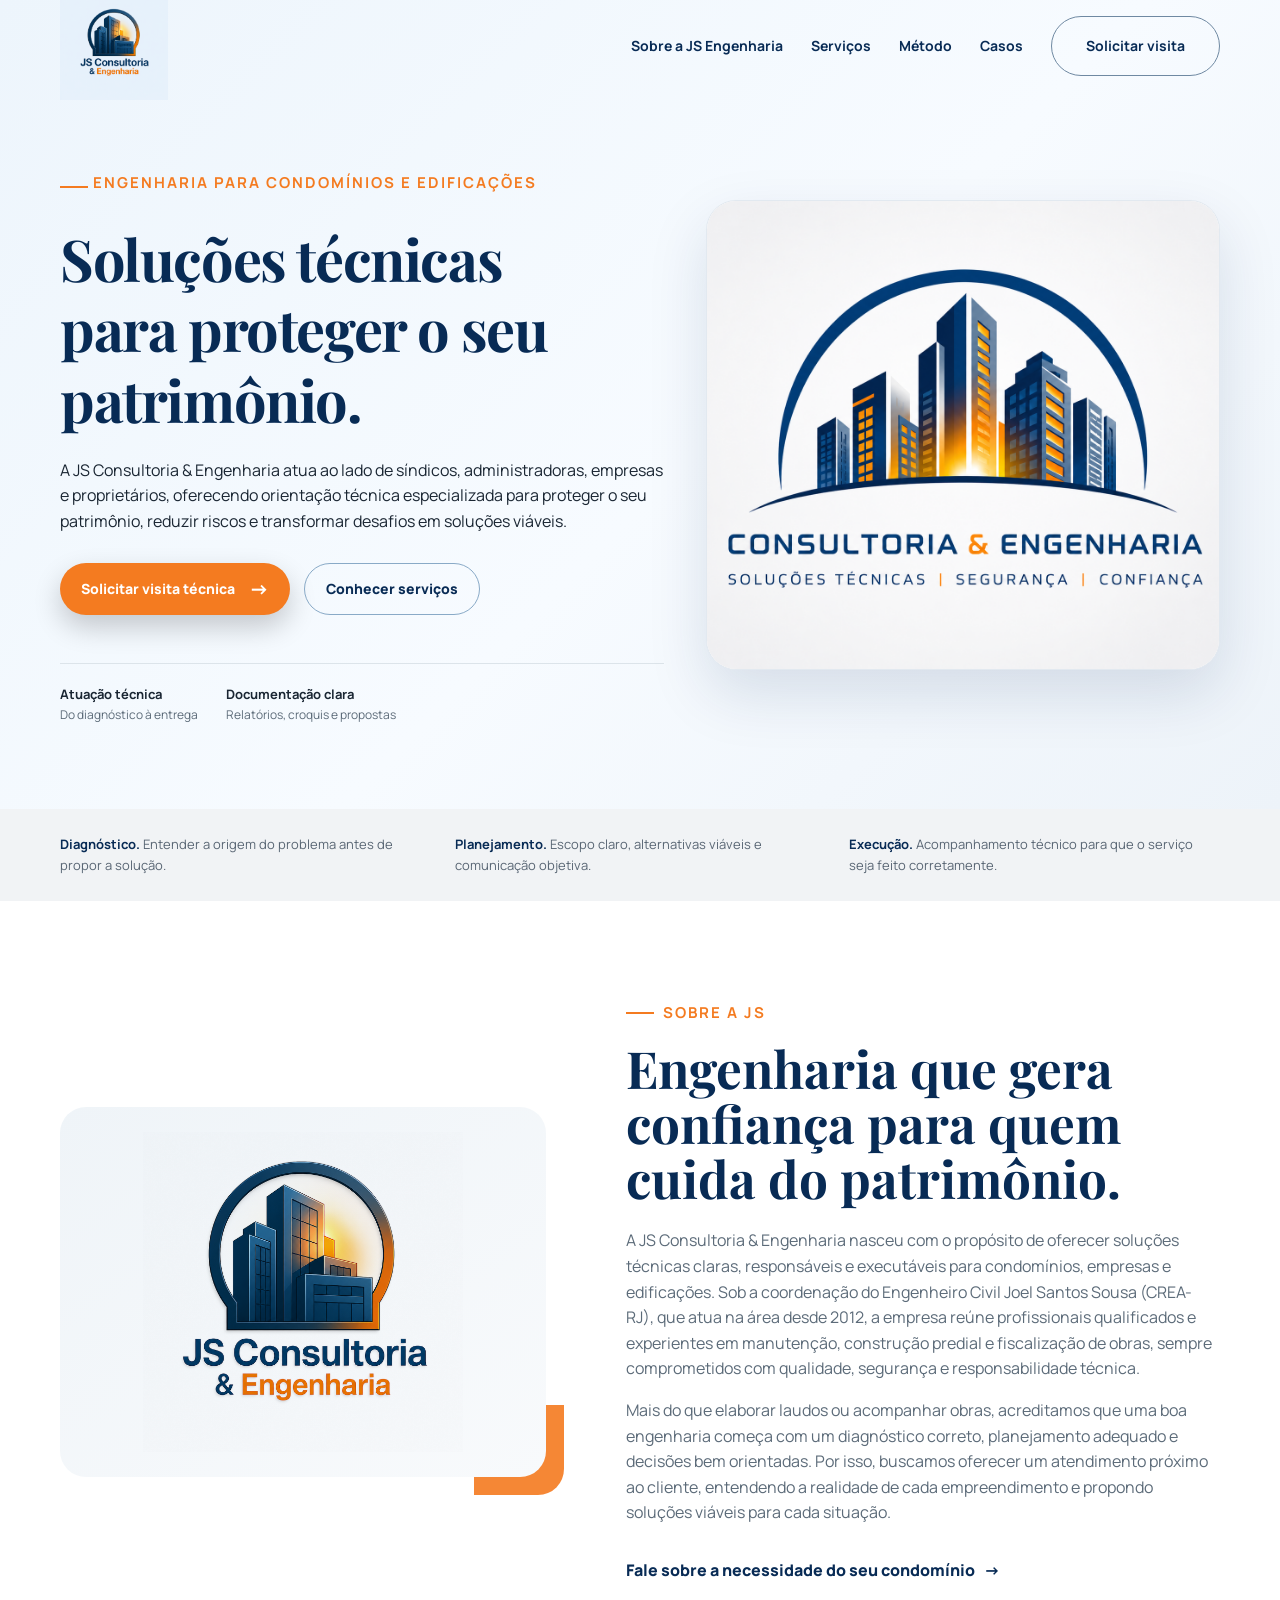
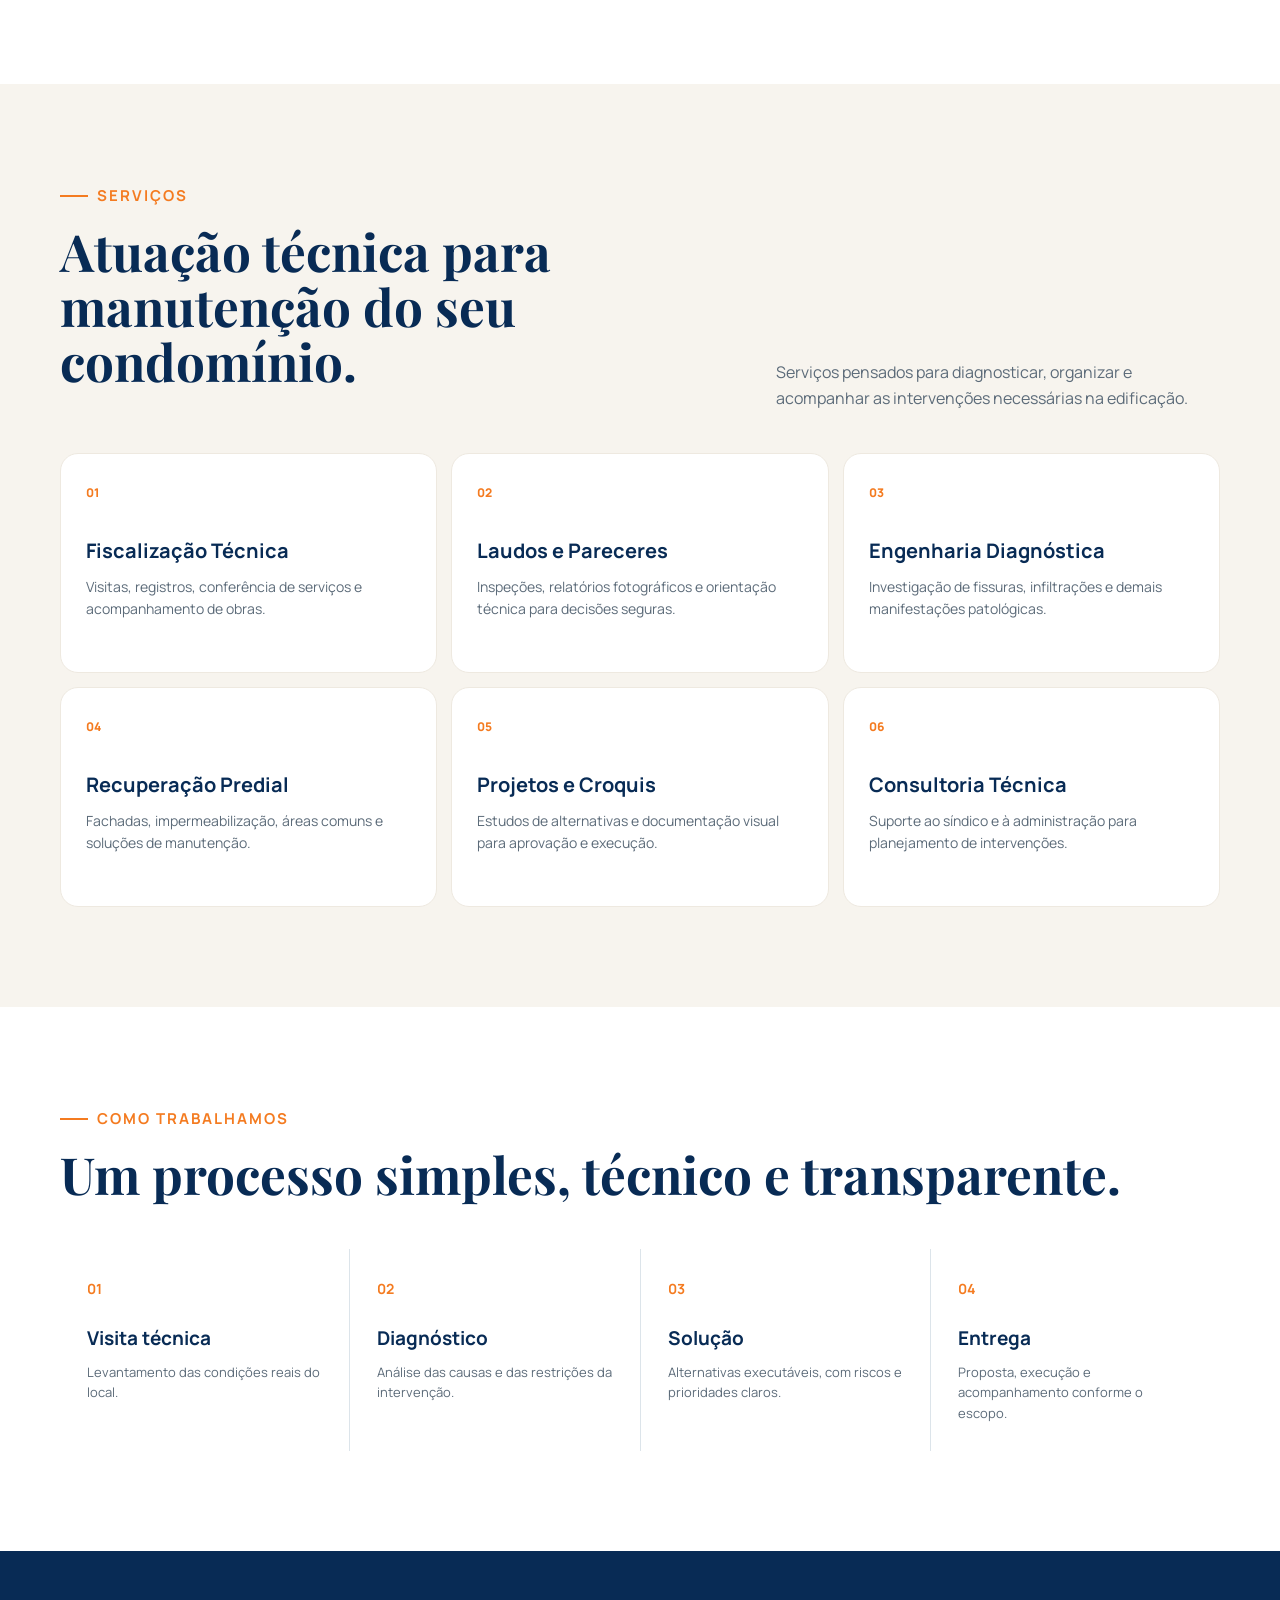
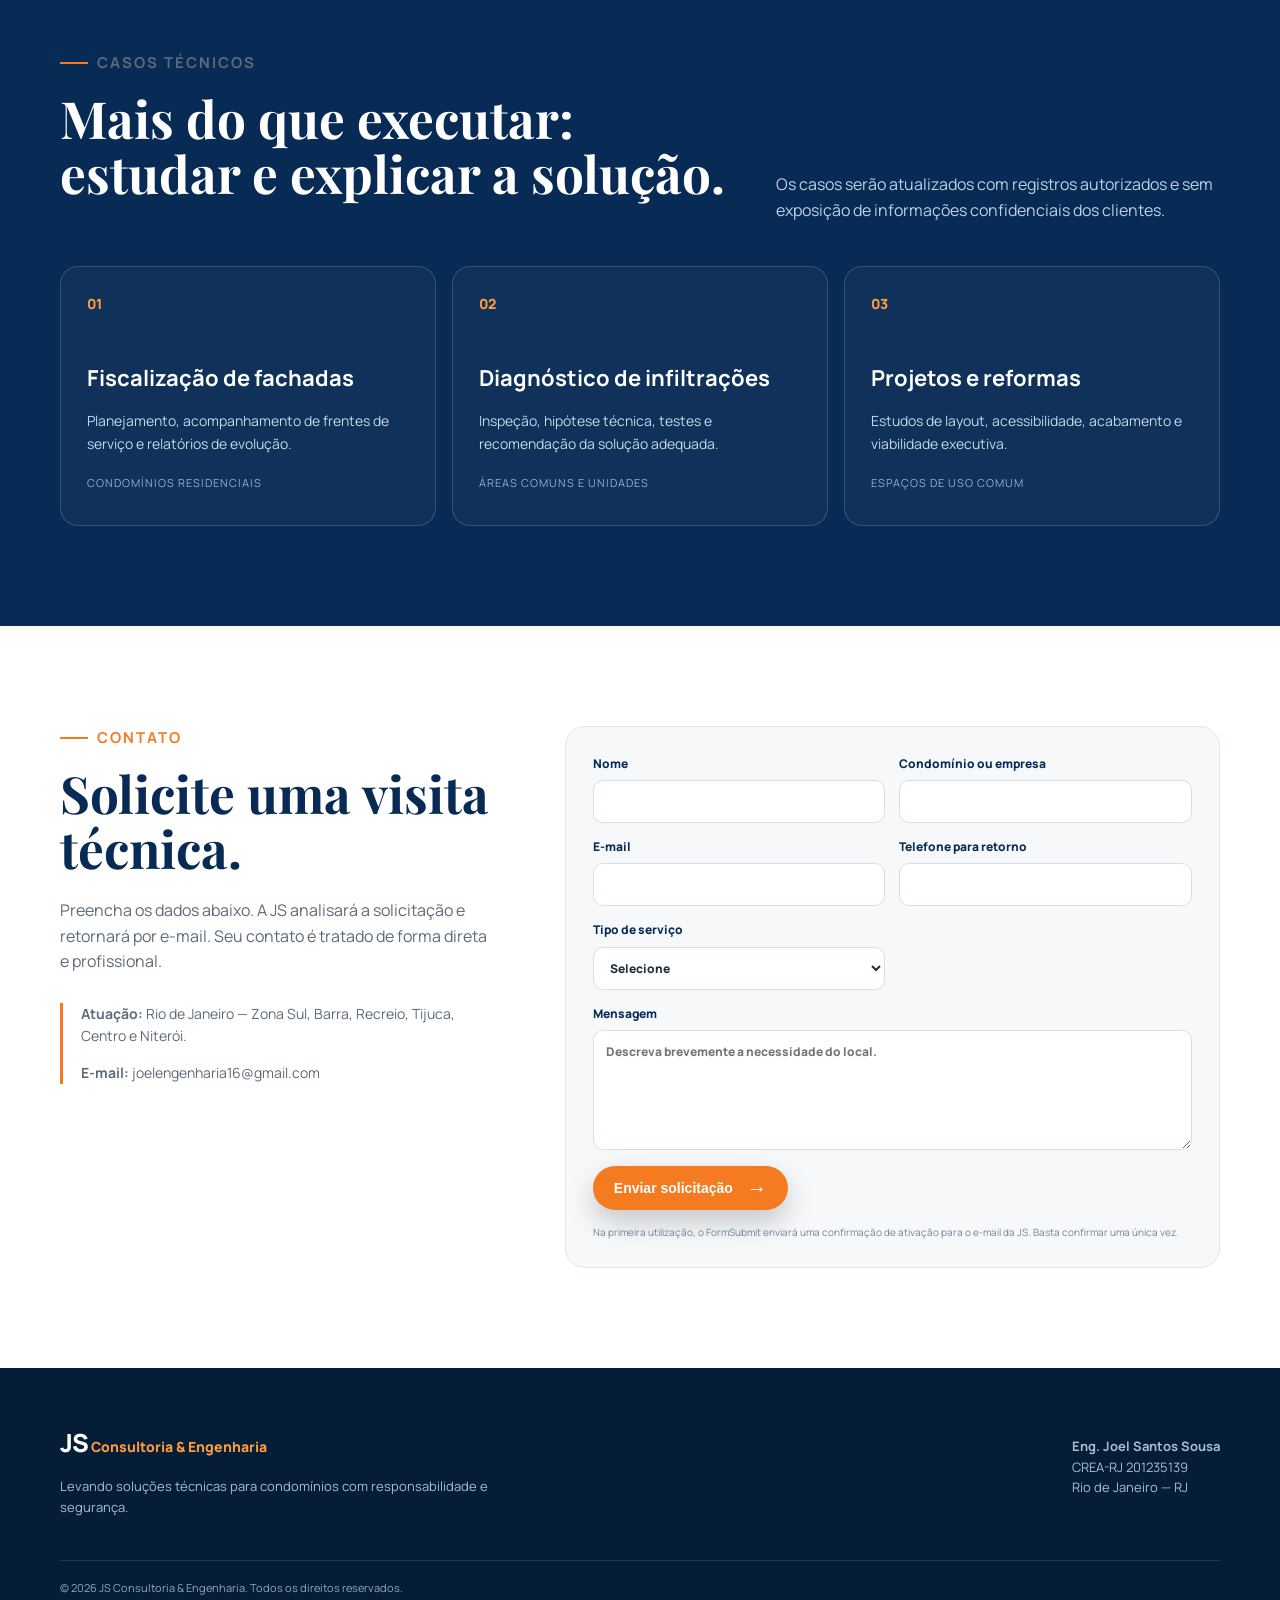
==== commit b1c525d4: "Update index.html" ====
--- a/index.html
+++ b/index.html
@@ -76,7 +76,7 @@
     <section class="section services-bg" id="servicos">
       <div class="container">
         <p class="eyebrow dark"><span></span> Serviços</p>
-        <div class="section-heading"><h2>Atuação técnica para a rotina do condomínio.</h2><p>Serviços pensados para diagnosticar, organizar e acompanhar as intervenções necessárias na edificação.</p></div>
+        <div class="section-heading"><h2>Atuação técnica para manutenção do seu condomínio.</h2><p>Serviços pensados para diagnosticar, organizar e acompanhar as intervenções necessárias na edificação.</p></div>
         <div class="service-grid">
           <article class="service-card"><span class="service-icon">01</span><h3>Fiscalização Técnica</h3><p>Visitas, registros, conferência de serviços e acompanhamento de obras.</p></article>
           <article class="service-card"><span class="service-icon">02</span><h3>Laudos e Pareceres</h3><p>Inspeções, relatórios fotográficos e orientação técnica para decisões seguras.</p></article>
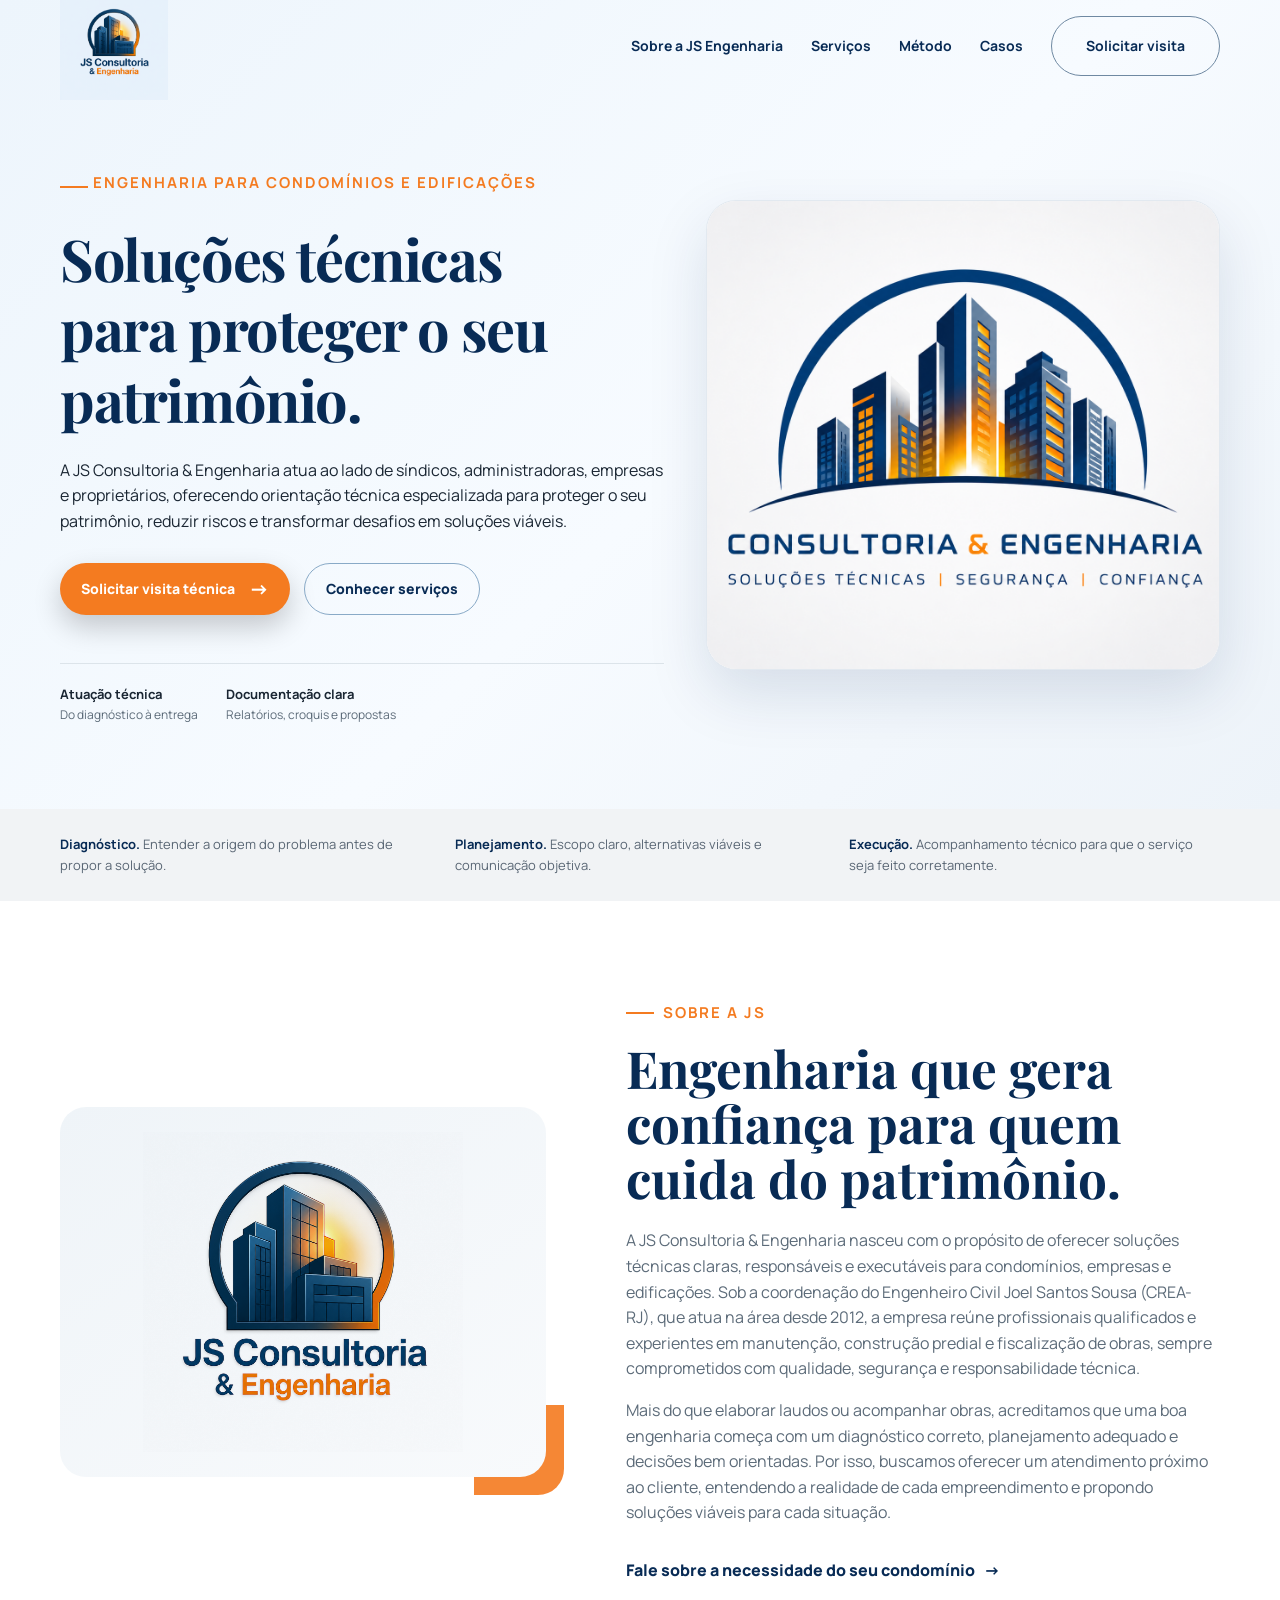
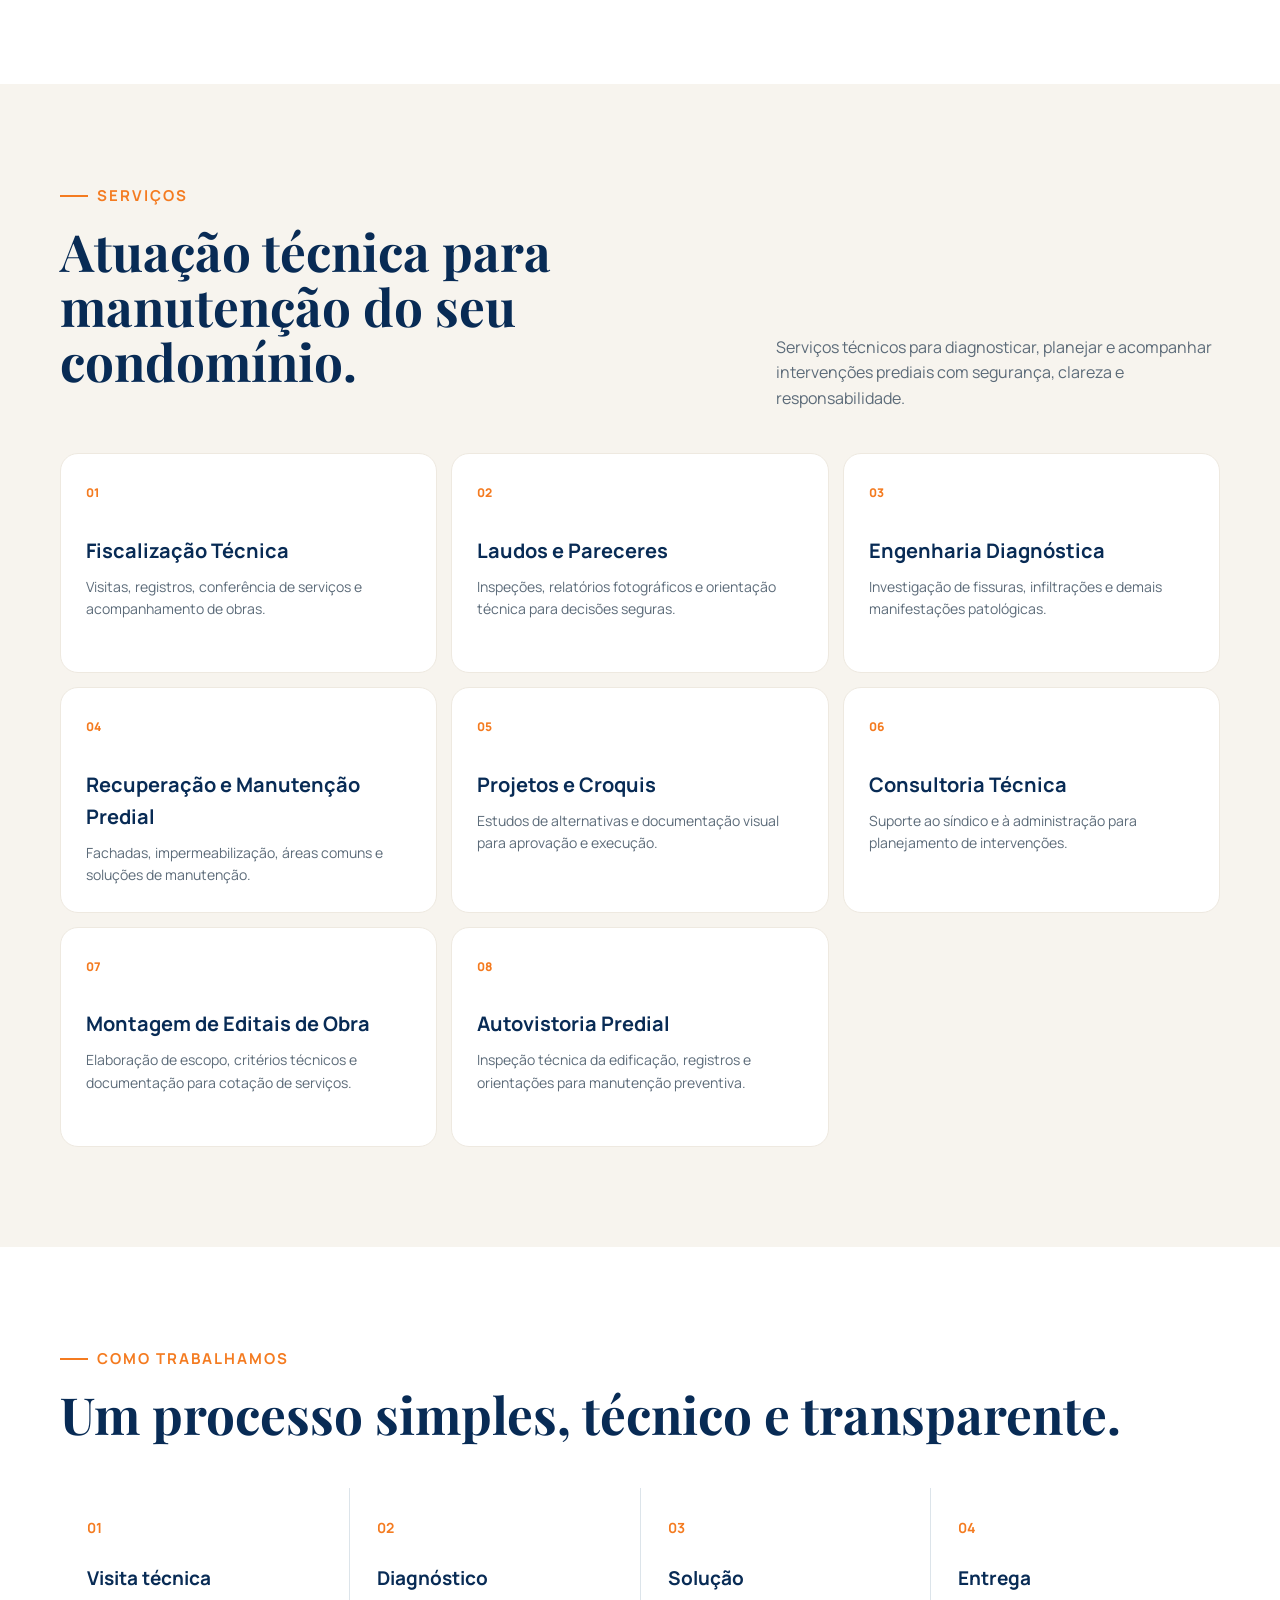
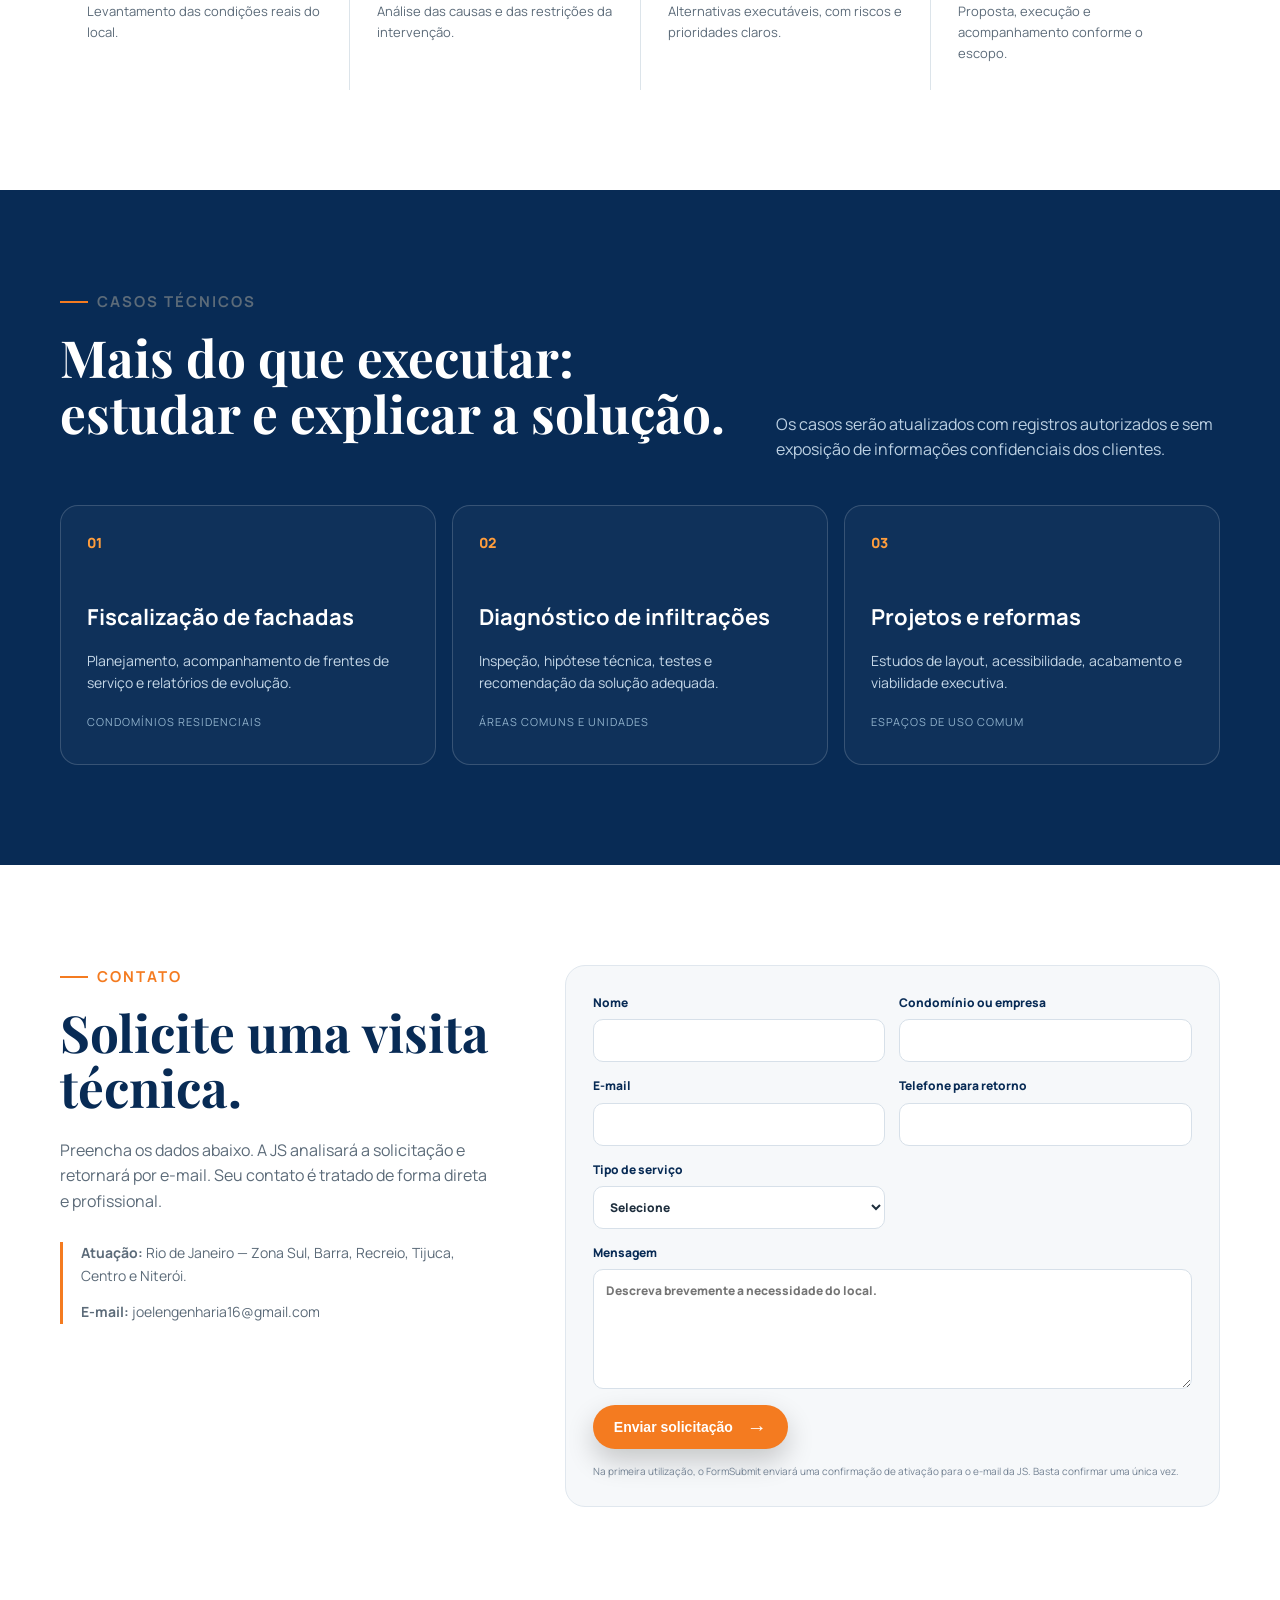
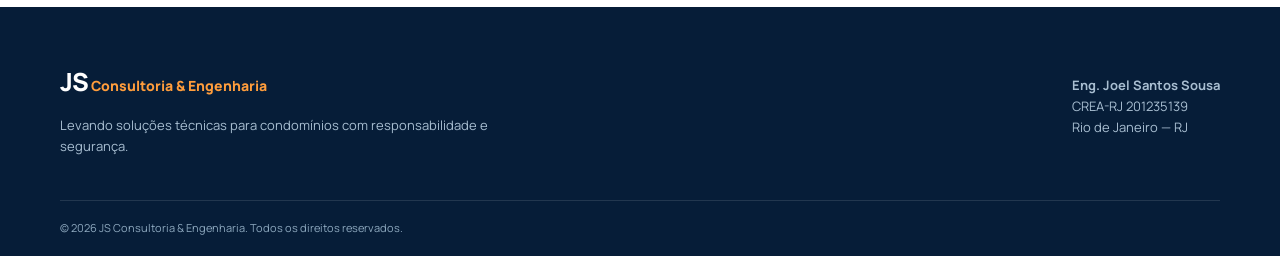
==== commit 7b58e6a5: "Update index.html" ====
--- a/index.html
+++ b/index.html
@@ -76,15 +76,17 @@
     <section class="section services-bg" id="servicos">
       <div class="container">
         <p class="eyebrow dark"><span></span> Serviços</p>
-        <div class="section-heading"><h2>Atuação técnica para manutenção do seu condomínio.</h2><p>Serviços pensados para diagnosticar, organizar e acompanhar as intervenções necessárias na edificação.</p></div>
-        <div class="service-grid">
-          <article class="service-card"><span class="service-icon">01</span><h3>Fiscalização Técnica</h3><p>Visitas, registros, conferência de serviços e acompanhamento de obras.</p></article>
-          <article class="service-card"><span class="service-icon">02</span><h3>Laudos e Pareceres</h3><p>Inspeções, relatórios fotográficos e orientação técnica para decisões seguras.</p></article>
-          <article class="service-card"><span class="service-icon">03</span><h3>Engenharia Diagnóstica</h3><p>Investigação de fissuras, infiltrações e demais manifestações patológicas.</p></article>
-          <article class="service-card"><span class="service-icon">04</span><h3>Recuperação Predial</h3><p>Fachadas, impermeabilização, áreas comuns e soluções de manutenção.</p></article>
-          <article class="service-card"><span class="service-icon">05</span><h3>Projetos e Croquis</h3><p>Estudos de alternativas e documentação visual para aprovação e execução.</p></article>
-          <article class="service-card"><span class="service-icon">06</span><h3>Consultoria Técnica</h3><p>Suporte ao síndico e à administração para planejamento de intervenções.</p></article>
-        </div>
+<div class="section-heading"><h2>Atuação técnica para manutenção do seu condomínio.</h2><p>Serviços técnicos para diagnosticar, planejar e acompanhar intervenções prediais com segurança, clareza e responsabilidade.</p></div>
+<div class="service-grid">
+  <article class="service-card"><span class="service-icon">01</span><h3>Fiscalização Técnica</h3><p>Visitas, registros, conferência de serviços e acompanhamento de obras.</p></article>
+  <article class="service-card"><span class="service-icon">02</span><h3>Laudos e Pareceres</h3><p>Inspeções, relatórios fotográficos e orientação técnica para decisões seguras.</p></article>
+  <article class="service-card"><span class="service-icon">03</span><h3>Engenharia Diagnóstica</h3><p>Investigação de fissuras, infiltrações e demais manifestações patológicas.</p></article>
+  <article class="service-card"><span class="service-icon">04</span><h3>Recuperação e Manutenção Predial</h3><p>Fachadas, impermeabilização, áreas comuns e soluções de manutenção.</p></article>
+  <article class="service-card"><span class="service-icon">05</span><h3>Projetos e Croquis</h3><p>Estudos de alternativas e documentação visual para aprovação e execução.</p></article>
+  <article class="service-card"><span class="service-icon">06</span><h3>Consultoria Técnica</h3><p>Suporte ao síndico e à administração para planejamento de intervenções.</p></article>
+  <article class="service-card"><span class="service-icon">07</span><h3>Montagem de Editais de Obra</h3><p>Elaboração de escopo, critérios técnicos e documentação para cotação de serviços.</p></article>
+  <article class="service-card"><span class="service-icon">08</span><h3>Autovistoria Predial</h3><p>Inspeção técnica da edificação, registros e orientações para manutenção preventiva.</p></article>
+</div>
       </div>
     </section>
 
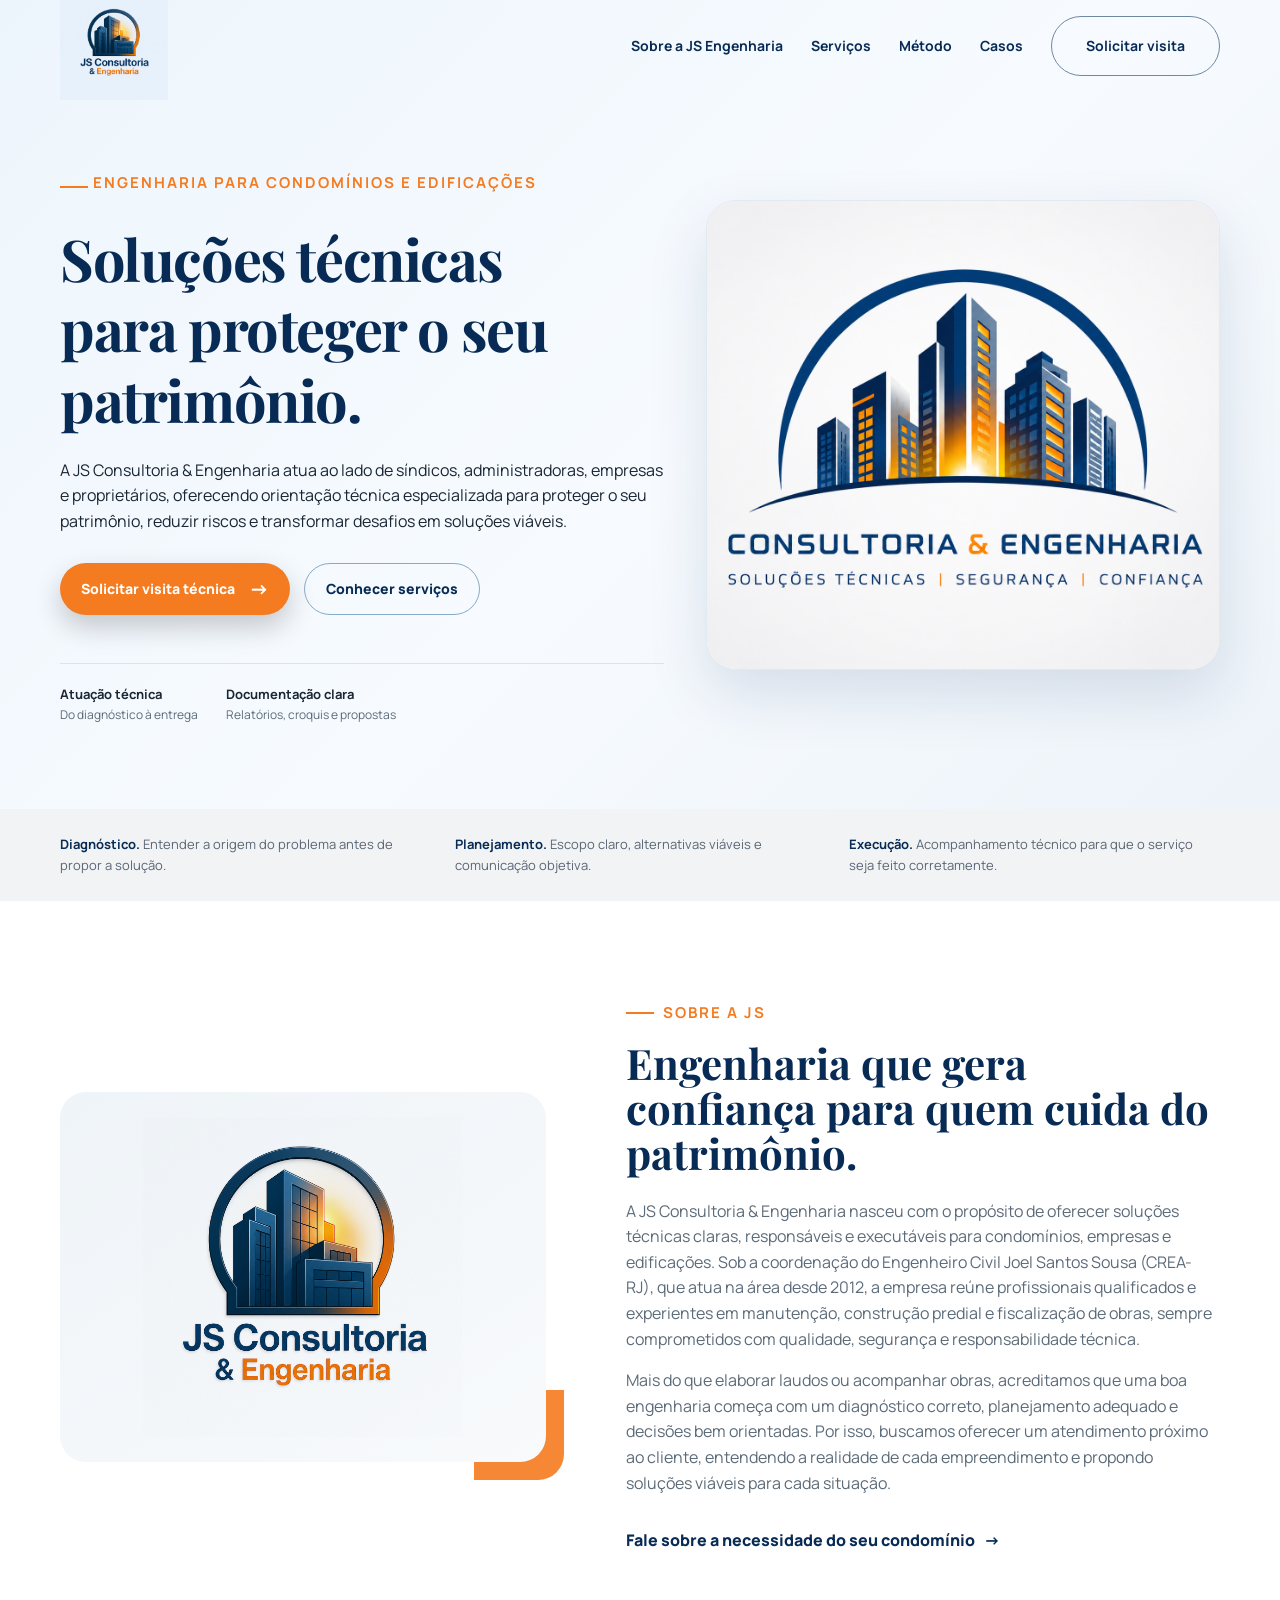
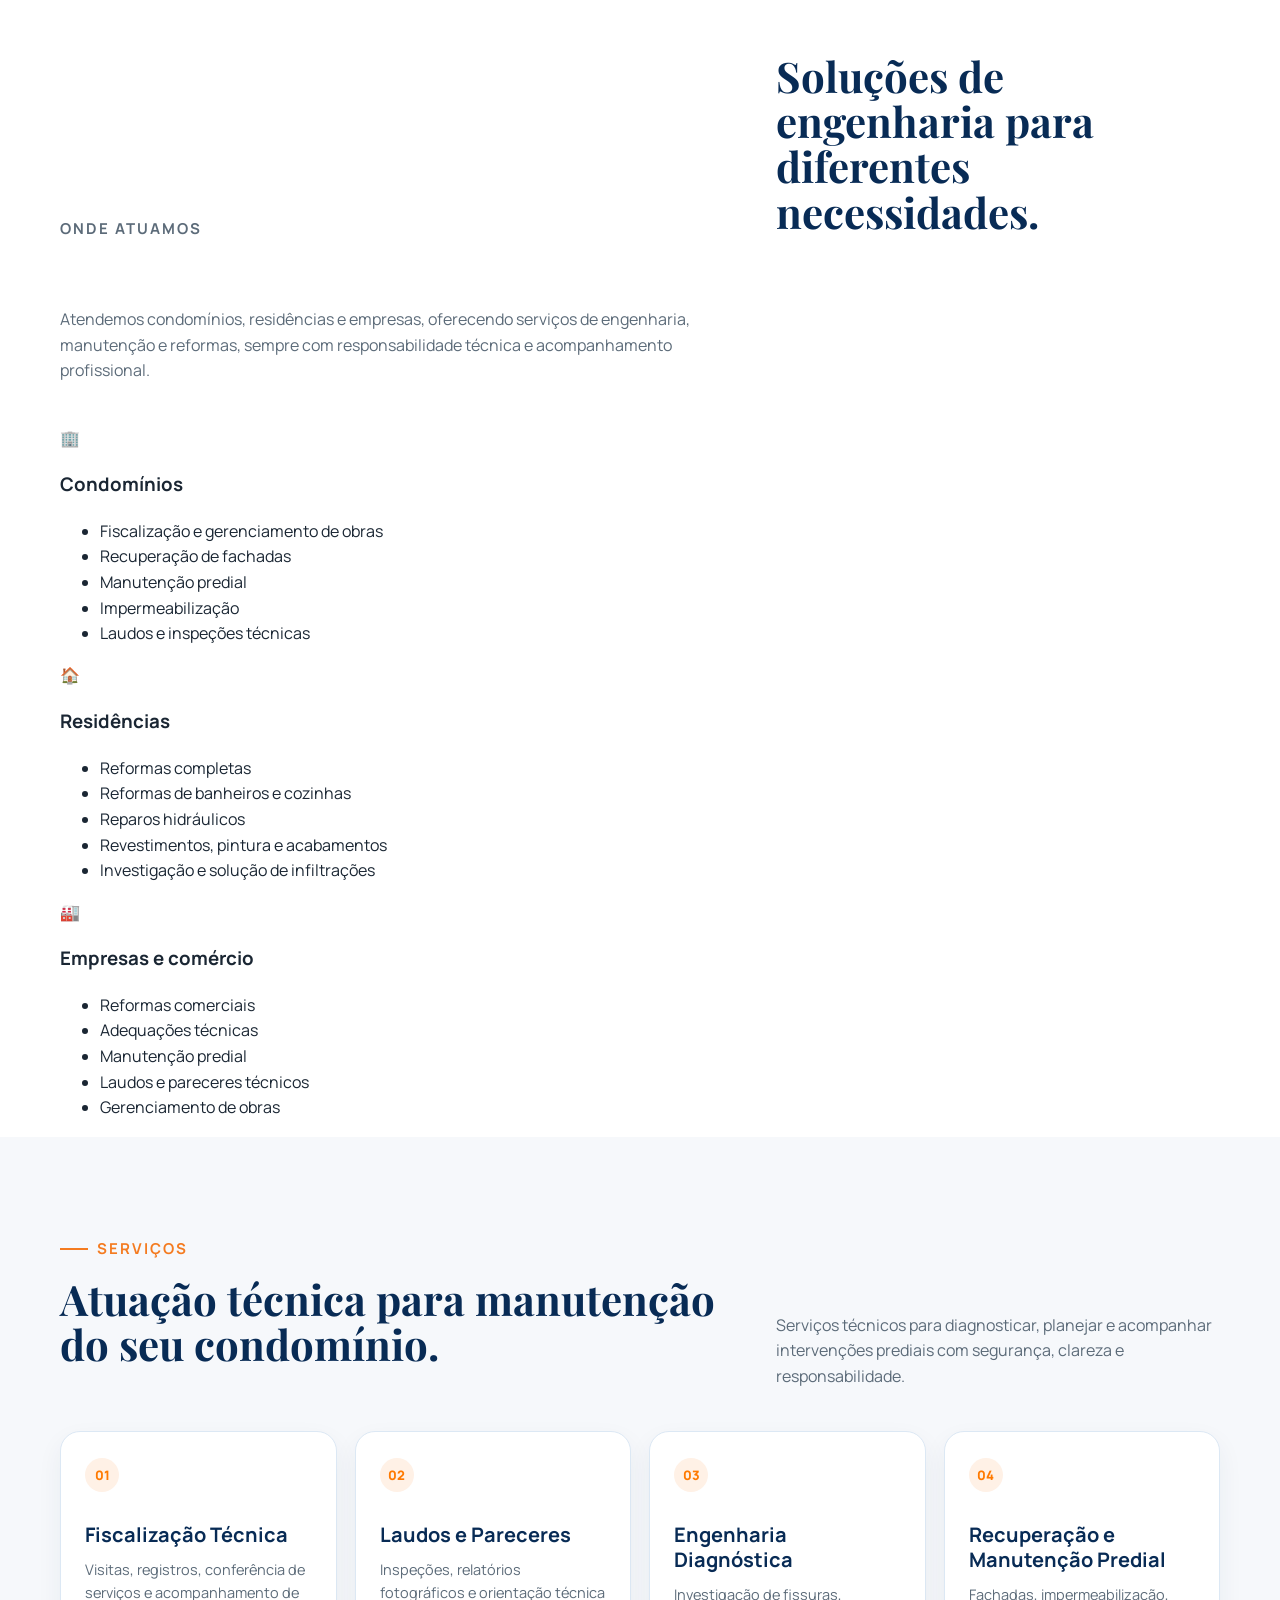
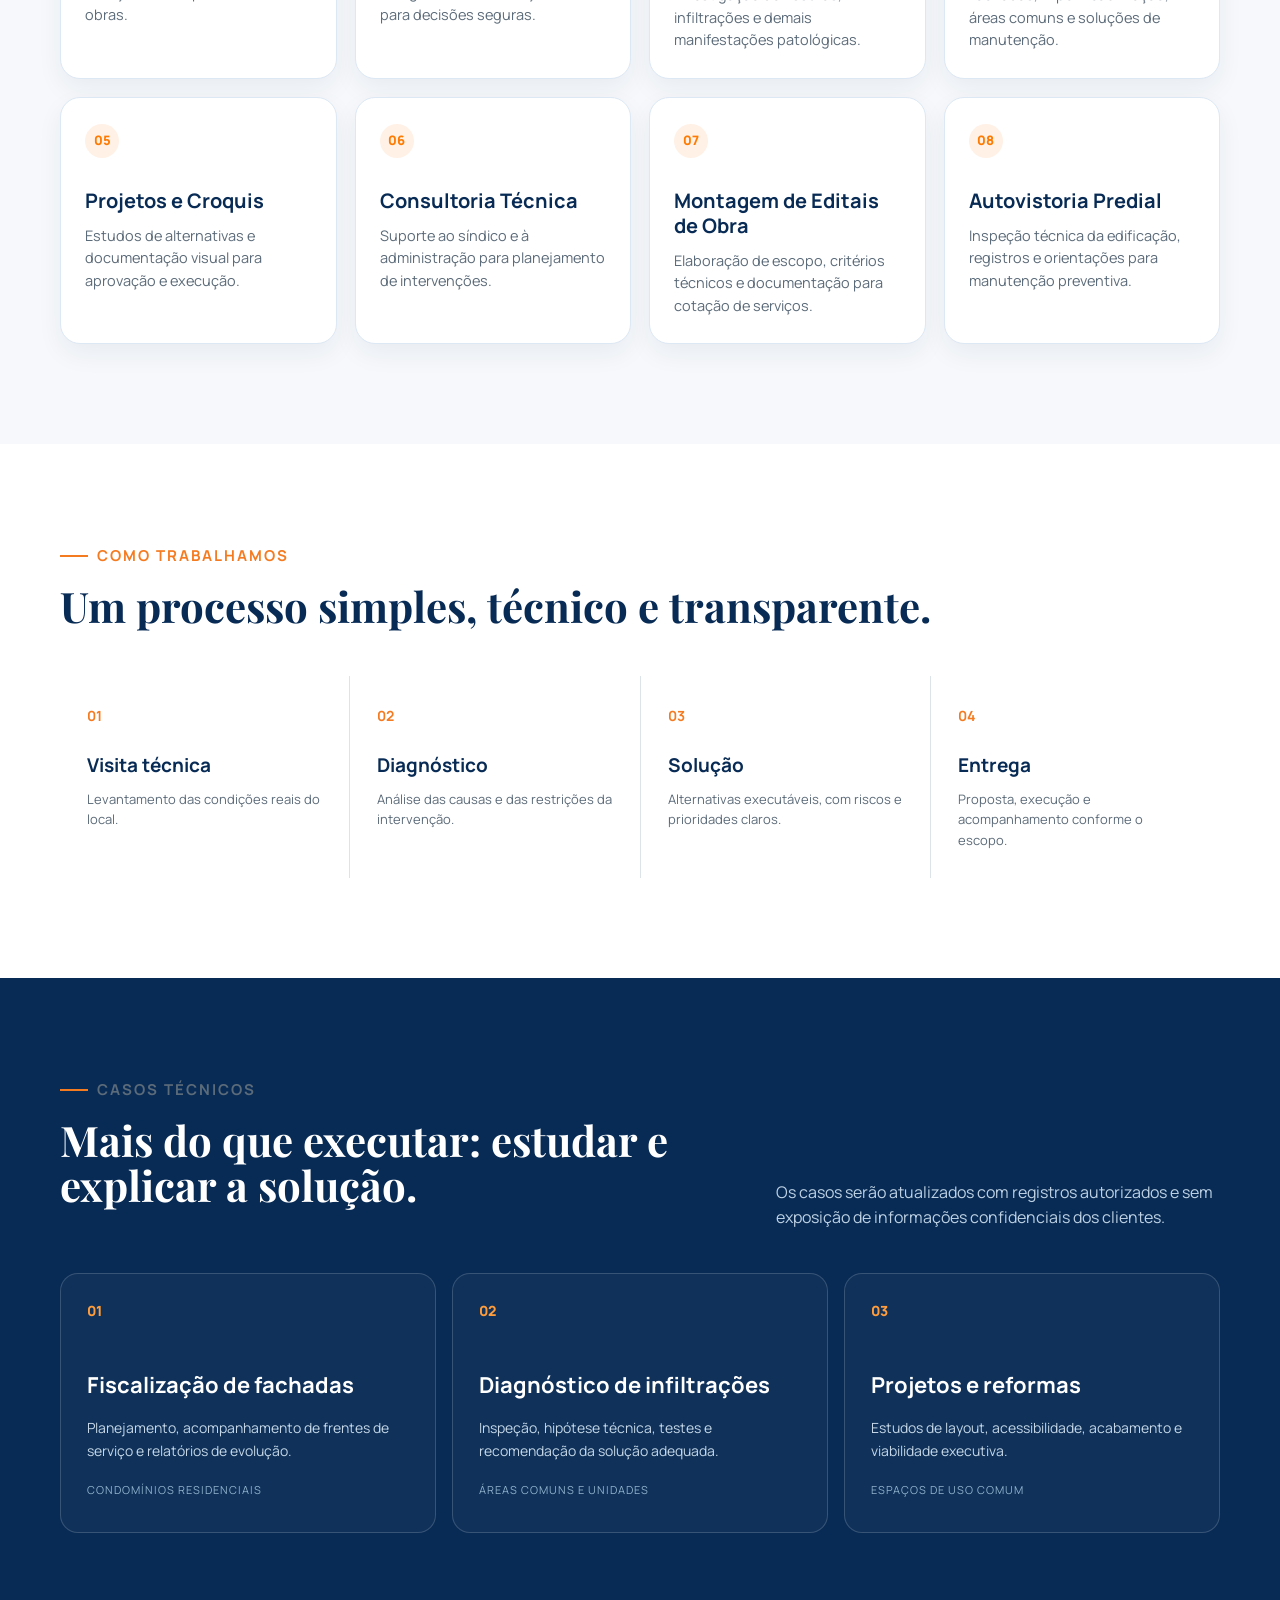
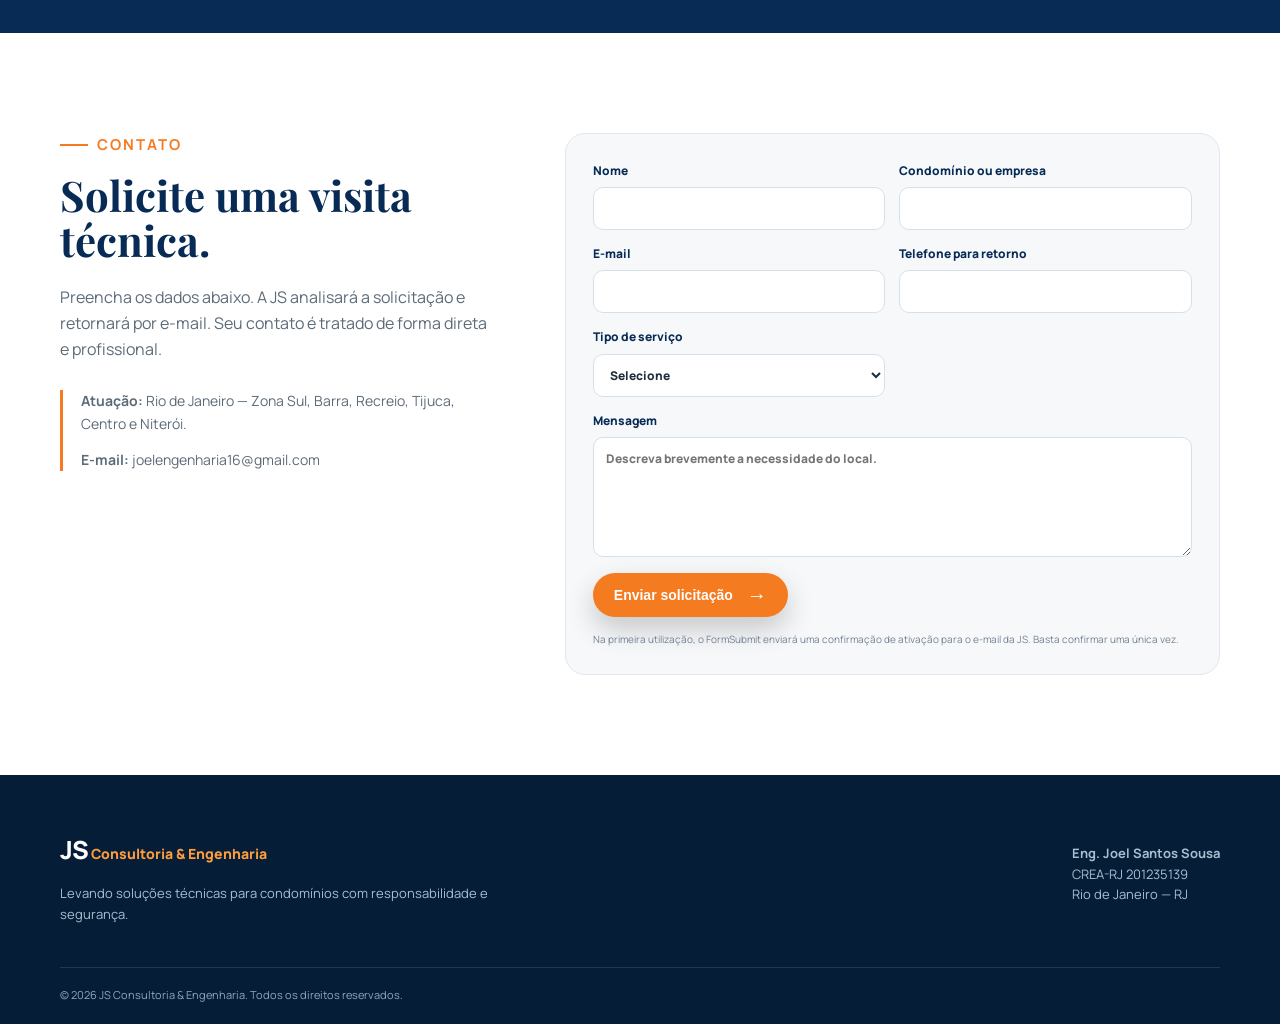
==== commit 8e2012b5: "Update index.html" ====
--- a/index.html
+++ b/index.html
@@ -72,7 +72,62 @@
         <a class="text-link" href="#contato">Fale sobre a necessidade do seu condomínio <span>→</span></a>
       </div>
     </section>
-
+<section class="publicos" id="publicos">
+  <div class="container">
+    <div class="section-heading">
+      <span class="eyebrow">ONDE ATUAMOS</span>
+
+      <h2>Soluções de engenharia para diferentes necessidades.</h2>
+
+      <p class="section-intro">
+        Atendemos condomínios, residências e empresas, oferecendo
+        serviços de engenharia, manutenção e reformas, sempre com
+        responsabilidade técnica e acompanhamento profissional.
+      </p>
+    </div>
+
+    <div class="publicos-grid">
+      <article class="publico-card">
+        <div class="publico-icon" aria-hidden="true">🏢</div>
+        <h3>Condomínios</h3>
+
+        <ul>
+          <li>Fiscalização e gerenciamento de obras</li>
+          <li>Recuperação de fachadas</li>
+          <li>Manutenção predial</li>
+          <li>Impermeabilização</li>
+          <li>Laudos e inspeções técnicas</li>
+        </ul>
+      </article>
+
+      <article class="publico-card">
+        <div class="publico-icon" aria-hidden="true">🏠</div>
+        <h3>Residências</h3>
+
+        <ul>
+          <li>Reformas completas</li>
+          <li>Reformas de banheiros e cozinhas</li>
+          <li>Reparos hidráulicos</li>
+          <li>Revestimentos, pintura e acabamentos</li>
+          <li>Investigação e solução de infiltrações</li>
+        </ul>
+      </article>
+
+      <article class="publico-card">
+        <div class="publico-icon" aria-hidden="true">🏭</div>
+        <h3>Empresas e comércio</h3>
+
+        <ul>
+          <li>Reformas comerciais</li>
+          <li>Adequações técnicas</li>
+          <li>Manutenção predial</li>
+          <li>Laudos e pareceres técnicos</li>
+          <li>Gerenciamento de obras</li>
+        </ul>
+      </article>
+    </div>
+  </div>
+</section>
     <section class="section services-bg" id="servicos">
       <div class="container">
         <p class="eyebrow dark"><span></span> Serviços</p>
--- a/style.css
+++ b/style.css
@@ -1,5 +1,5 @@
 :root{--navy:#082b55;--navy2:#0d467e;--orange:#f47b20;--cream:#f7f4ee;--ink:#1a2633;--muted:#5c6b79;--line:#dce4ea;--white:#fff}*{box-sizing:border-box}html{scroll-behavior:smooth}body{margin:0;font-family:Manrope,Arial,sans-serif;color:var(--ink);background:#fff;line-height:1.6}.container{width:min(1160px,92%);margin:auto}.site-header{overflow:hidden;background:linear-gradient(135deg,#edf5fc 0%,#f7fbff 55%,#edf3f9 100%);color:var(--ink);min-height:760px}.nav{height:92px;display:flex;align-items:center;justify-content:space-between;position:relative;z-index:5}.brand{display:flex;align-items:center;color:var(--navy);text-decoration:none}.brand-logo{width:260px;height:108px;object-fit:contain;object-position:left center}.nav-links{display:flex;align-items:center;gap:28px}.nav-links a{color:var(--navy);text-decoration:none;font-size:14px;font-weight:700}.nav-links a:hover{color:var(--orange)}.nav-cta{border:1px solid #6f89a2;padding:18px 34px;border-radius:999px}.menu-btn{display:none;background:none;border:0;color:var(--navy);font-size:26px}.hero{min-height:650px;display:grid;grid-template-columns:1.08fr .92fr;align-items:center;gap:42px;padding:55px 0 85px}.eyebrow{font-size:16px;text-transform:uppercase;font-weight:700;letter-spacing:2px;color:#5c6b79;margin:0 0 16px;display:flex;align-items:center;gap:9px}.eyebrow span{display:inline-block;width:28px;height:2px;background:var(--orange)}.eyebrow.dark{color:var(--orange)}h1,h2{font-family:'Playfair Display',Georgia,serif;line-height:1.08;margin:0}h1{font-size:clamp(37px,4.3vw,60px);line-height:1.30;letter-spacing:-1.4px;max-width:560px}h1{color:var(--navy)}h1 em{color:var(--orange);font-style:normal}.hero-text{font-size:17px;max-width:620px;color:var(--muted);margin:26px 0 32px}.hero-actions{display:flex;gap:14px;flex-wrap:wrap}.btn{display:inline-flex;align-items:center;gap:14px;border-radius:999px;padding:14px 21px;font-size:14px;font-weight:800;text-decoration:none;border:0;cursor:pointer;transition:.2s}.btn-primary{background:var(--orange);color:#fff;box-shadow:0 12px 28px #0003}.btn-primary:hover{background:#da6410;transform:translateY(-2px)}.btn-primary span{font-size:20px;line-height:0}.btn-ghost{color:var(--navy);border:1px solid #89aac7}.btn-ghost:hover{background:#edf3f8}.hero-proof{display:flex;gap:28px;margin-top:48px;border-top:1px solid #dce4ea;padding-top:20px}.hero-proof div{display:flex;flex-direction:column}.hero-proof strong{font-size:13px}.hero-proof span{font-size:12px;color:var(--muted)}.hero-art{height:470px;position:relative;overflow:hidden;border-radius:30px;background:#fff;box-shadow:0 24px 60px #082b5520;border:1px solid #e2e9f0}.hero-image{width:100%;height:100%;object-fit:cover;object-position:top center;display:block}
-.intro-strip{background:#f1f3f5}.strip-grid{display:grid;grid-template-columns:repeat(3,1fr);gap:24px;padding:25px 0}.strip-grid p{margin:0;font-size:13px;color:#596674}.strip-grid b{color:var(--navy)}.section{padding:100px 0}.about{display:grid;grid-template-columns:.9fr 1.1fr;gap:80px;align-items:center}.about-art{background:linear-gradient(145deg,#eff4f8,#f8fafc);border-radius:26px;padding:25px;position:relative}.about-art:after{content:'';position:absolute;inset:auto -18px -18px auto;width:90px;height:90px;background:var(--orange);opacity:.9;border-radius:0 0 26px 0;z-index:-1}.about-art img{width:100%;display:block;mix-blend-mode:multiply;max-height:320px;object-fit:contain}.about h2,.section-heading h2,.method h2,.contact h2{font-size:clamp(33px,4vw,52px);color:var(--navy);margin-bottom:22px}.about p{color:var(--muted);font-size:16px}.text-link{display:inline-flex;gap:9px;align-items:center;color:var(--navy);font-weight:800;text-decoration:none;margin-top:16px}.services-bg{background:var(--cream)}.section-heading{display:grid;grid-template-columns:1.2fr .8fr;gap:50px;align-items:end;margin-bottom:42px}.section-heading p{color:var(--muted);margin:0}.service-grid{display:grid;grid-template-columns:repeat(3,1fr);gap:14px}.service-card{background:#fff;padding:25px;border-radius:18px;border:1px solid #eee9e0;min-height:220px}.service-icon{font-size:12px;font-weight:800;color:var(--orange)}.service-card h3{color:var(--navy);font-size:20px;margin:30px 0 9px}.service-card p{font-size:14px;color:var(--muted);margin:0}.method{background:#fff}.method-row{display:grid;grid-template-columns:repeat(4,1fr);gap:1px;background:var(--line);margin-top:46px}.method-row>div{padding:27px;background:#fff}.method-row b{font-size:14px;color:var(--orange)}.method-row h3{font-size:19px;color:var(--navy);margin:22px 0 8px}.method-row p{font-size:13px;color:var(--muted);margin:0}.cases-bg{background:var(--navy);color:#fff}.light h2{color:#fff}.light p{color:#bdd1e3}.cases-grid{display:grid;grid-template-columns:repeat(3,1fr);gap:16px}.case-card{border:1px solid #ffffff2a;border-radius:18px;padding:26px;min-height:260px;background:#ffffff08}.case-no{color:#ff9d3c;font-weight:800;font-size:14px}.case-card h3{font-size:22px;margin:46px 0 12px}.case-card p{font-size:14px;color:#c5d7e7}.case-card span{font-size:11px;color:#90b1cb;text-transform:uppercase;letter-spacing:1px}.contact-grid{display:grid;grid-template-columns:.8fr 1.2fr;gap:68px}.contact p{color:var(--muted)}.contact-info{border-left:3px solid var(--orange);padding-left:18px;margin-top:28px}.contact-info p{font-size:14px}.contact-form{background:#f6f8fa;border:1px solid #e0e7ee;border-radius:20px;padding:27px;display:grid;grid-template-columns:1fr 1fr;gap:14px}.contact-form label{font-size:12px;font-weight:800;color:var(--navy);display:flex;flex-direction:column;gap:7px}.contact-form label:last-of-type{grid-column:1/-1}.contact-form input,.contact-form select,.contact-form textarea{border:1px solid #d7e0e9;border-radius:10px;padding:11px 12px;font:inherit;color:#1e2e3d;background:#fff}.contact-form button{width:max-content;margin-top:2px}.contact-form small{grid-column:1/-1;color:#738293;font-size:10px}.footer{background:#061d38;color:#d8e6f1;padding:55px 0 20px}.footer-grid{display:flex;justify-content:space-between;gap:30px}.footer-brand{font-size:25px;font-weight:900;letter-spacing:-1.5px;color:#fff}.footer-brand span{font-size:14px;letter-spacing:0;color:#ff9d3c}.footer p{font-size:13px;color:#a8bed1;max-width:430px}.footer-bottom{border-top:1px solid #ffffff1d;margin-top:30px;padding-top:18px;font-size:11px;color:#8ea9bf}@media(max-width:820px){.site-header{min-height:auto}.nav{height:72px}.menu-btn{display:block}.nav-links{display:none;position:absolute;top:67px;right:0;background:#0a315d;border:1px solid #ffffff1a;border-radius:14px;padding:16px;flex-direction:column;align-items:flex-start;min-width:190px}.nav-links.open{display:flex}.hero{grid-template-columns:1fr;padding:46px 0 70px}.hero-art{height:360px}.hero-proof{gap:15px;flex-direction:column}.strip-grid,.service-grid,.cases-grid{grid-template-columns:1fr}.about,.contact-grid,.section-heading{grid-template-columns:1fr;gap:28px}.about{gap:42px}.method-row{grid-template-columns:1fr 1fr}.contact-form{grid-template-columns:1fr}.contact-form label:last-of-type{grid-column:auto}.footer-grid{flex-direction:column}.section{padding:70px 0}h1{font-size:44px}.hero-text{font-size:16px}}@media(max-width:460px){.method-row{grid-template-columns:1fr}.hero-art{height:300px}.brand-text{font-size:11px}.hero-actions .btn{width:100%;justify-content:center}.strip-grid{gap:12px}}
+.intro-strip{background:#f1f3f5}.strip-grid{display:grid;grid-template-columns:repeat(3,1fr);gap:24px;padding:25px 0}.strip-grid p{margin:0;font-size:13px;color:#596674}.strip-grid b{color:var(--navy)}.section{padding:100px 0}.about{display:grid;grid-template-columns:.9fr 1.1fr;gap:80px;align-items:center}.about-art{background:linear-gradient(145deg,#eff4f8,#f8fafc);border-radius:26px;padding:25px;position:relative}.about-art:after{content:'';position:absolute;inset:auto -18px -18px auto;width:90px;height:90px;background:var(--orange);opacity:.9;border-radius:0 0 26px 0;z-index:-1}.about-art img{width:100%;display:block;mix-blend-mode:multiply;max-height:320px;object-fit:contain}.about h2,.section-heading h2,.method h2,.contact h2{font-size:clamp(30px,3.6vw,42px);color:var(--navy);margin-bottom:22px}.about p{color:var(--muted);font-size:16px}.text-link{display:inline-flex;gap:9px;align-items:center;color:var(--navy);font-weight:800;text-decoration:none;margin-top:16px}.services-bg{background:var(--cream)}.section-heading{display:grid;grid-template-columns:1.2fr .8fr;gap:50px;align-items:end;margin-bottom:42px}.section-heading p{color:var(--muted);margin:0}.service-grid{display:grid;grid-template-columns:repeat(3,1fr);gap:14px}.service-card{background:#fff;padding:25px;border-radius:18px;border:1px solid #eee9e0;min-height:220px}.service-icon{font-size:12px;font-weight:800;color:var(--orange)}.service-card h3{color:var(--navy);font-size:20px;margin:30px 0 9px}.service-card p{font-size:14px;color:var(--muted);margin:0}.method{background:#fff}.method-row{display:grid;grid-template-columns:repeat(4,1fr);gap:1px;background:var(--line);margin-top:46px}.method-row>div{padding:27px;background:#fff}.method-row b{font-size:14px;color:var(--orange)}.method-row h3{font-size:19px;color:var(--navy);margin:22px 0 8px}.method-row p{font-size:13px;color:var(--muted);margin:0}.cases-bg{background:var(--navy);color:#fff}.light h2{color:#fff}.light p{color:#bdd1e3}.cases-grid{display:grid;grid-template-columns:repeat(3,1fr);gap:16px}.case-card{border:1px solid #ffffff2a;border-radius:18px;padding:26px;min-height:260px;background:#ffffff08}.case-no{color:#ff9d3c;font-weight:800;font-size:14px}.case-card h3{font-size:22px;margin:46px 0 12px}.case-card p{font-size:14px;color:#c5d7e7}.case-card span{font-size:11px;color:#90b1cb;text-transform:uppercase;letter-spacing:1px}.contact-grid{display:grid;grid-template-columns:.8fr 1.2fr;gap:68px}.contact p{color:var(--muted)}.contact-info{border-left:3px solid var(--orange);padding-left:18px;margin-top:28px}.contact-info p{font-size:14px}.contact-form{background:#f6f8fa;border:1px solid #e0e7ee;border-radius:20px;padding:27px;display:grid;grid-template-columns:1fr 1fr;gap:14px}.contact-form label{font-size:12px;font-weight:800;color:var(--navy);display:flex;flex-direction:column;gap:7px}.contact-form label:last-of-type{grid-column:1/-1}.contact-form input,.contact-form select,.contact-form textarea{border:1px solid #d7e0e9;border-radius:10px;padding:11px 12px;font:inherit;color:#1e2e3d;background:#fff}.contact-form button{width:max-content;margin-top:2px}.contact-form small{grid-column:1/-1;color:#738293;font-size:10px}.footer{background:#061d38;color:#d8e6f1;padding:55px 0 20px}.footer-grid{display:flex;justify-content:space-between;gap:30px}.footer-brand{font-size:25px;font-weight:900;letter-spacing:-1.5px;color:#fff}.footer-brand span{font-size:14px;letter-spacing:0;color:#ff9d3c}.footer p{font-size:13px;color:#a8bed1;max-width:430px}.footer-bottom{border-top:1px solid #ffffff1d;margin-top:30px;padding-top:18px;font-size:11px;color:#8ea9bf}@media(max-width:820px){.site-header{min-height:auto}.nav{height:72px}.menu-btn{display:block}.nav-links{display:none;position:absolute;top:67px;right:0;background:#0a315d;border:1px solid #ffffff1a;border-radius:14px;padding:16px;flex-direction:column;align-items:flex-start;min-width:190px}.nav-links.open{display:flex}.hero{grid-template-columns:1fr;padding:46px 0 70px}.hero-art{height:360px}.hero-proof{gap:15px;flex-direction:column}.strip-grid,.service-grid,.cases-grid{grid-template-columns:1fr}.about,.contact-grid,.section-heading{grid-template-columns:1fr;gap:28px}.about{gap:42px}.method-row{grid-template-columns:1fr 1fr}.contact-form{grid-template-columns:1fr}.contact-form label:last-of-type{grid-column:auto}.footer-grid{flex-direction:column}.section{padding:70px 0}h1{font-size:44px}.hero-text{font-size:16px}}@media(max-width:460px){.method-row{grid-template-columns:1fr}.hero-art{height:300px}.brand-text{font-size:11px}.hero-actions .btn{width:100%;justify-content:center}.strip-grid{gap:12px}}
 .hero h1{
   line-height:1.22 !important;
 }
@@ -22,3 +22,65 @@
   margin-bottom: 24px !important;
   font-size: clamp(38px, 4.5vw, 63px) !important;
 }
+.services-bg {
+  background: #f6f8fb !important;
+}
+
+.service-grid {
+  display: grid !important;
+  grid-template-columns: repeat(4, 1fr) !important;
+  gap: 18px !important;
+}
+
+.service-card {
+  min-height: 210px !important;
+  padding: 26px 24px !important;
+  border: 1px solid #dce8f4 !important;
+  border-radius: 20px !important;
+  background: #ffffff !important;
+  box-shadow: 0 10px 26px rgba(13, 43, 79, 0.06) !important;
+  transition: 0.25s ease !important;
+}
+
+.service-card:hover {
+  transform: translateY(-5px) !important;
+  box-shadow: 0 16px 34px rgba(13, 43, 79, 0.12) !important;
+  border-color: #9fc4e8 !important;
+}
+
+.service-icon {
+  width: 34px !important;
+  height: 34px !important;
+  border-radius: 50% !important;
+  background: #fff1e6 !important;
+  color: #ff7a00 !important;
+  display: flex !important;
+  align-items: center !important;
+  justify-content: center !important;
+  font-size: 13px !important;
+  font-weight: 800 !important;
+  margin-bottom: 22px !important;
+}
+
+.service-card h3 {
+  font-size: 20px !important;
+  line-height: 1.25 !important;
+  margin-bottom: 12px !important;
+}
+
+.service-card p {
+  font-size: 14.5px !important;
+  line-height: 1.55 !important;
+}
+
+@media (max-width: 1100px) {
+  .service-grid {
+    grid-template-columns: repeat(2, 1fr) !important;
+  }
+}
+
+@media (max-width: 640px) {
+  .service-grid {
+    grid-template-columns: 1fr !important;
+  }
+}
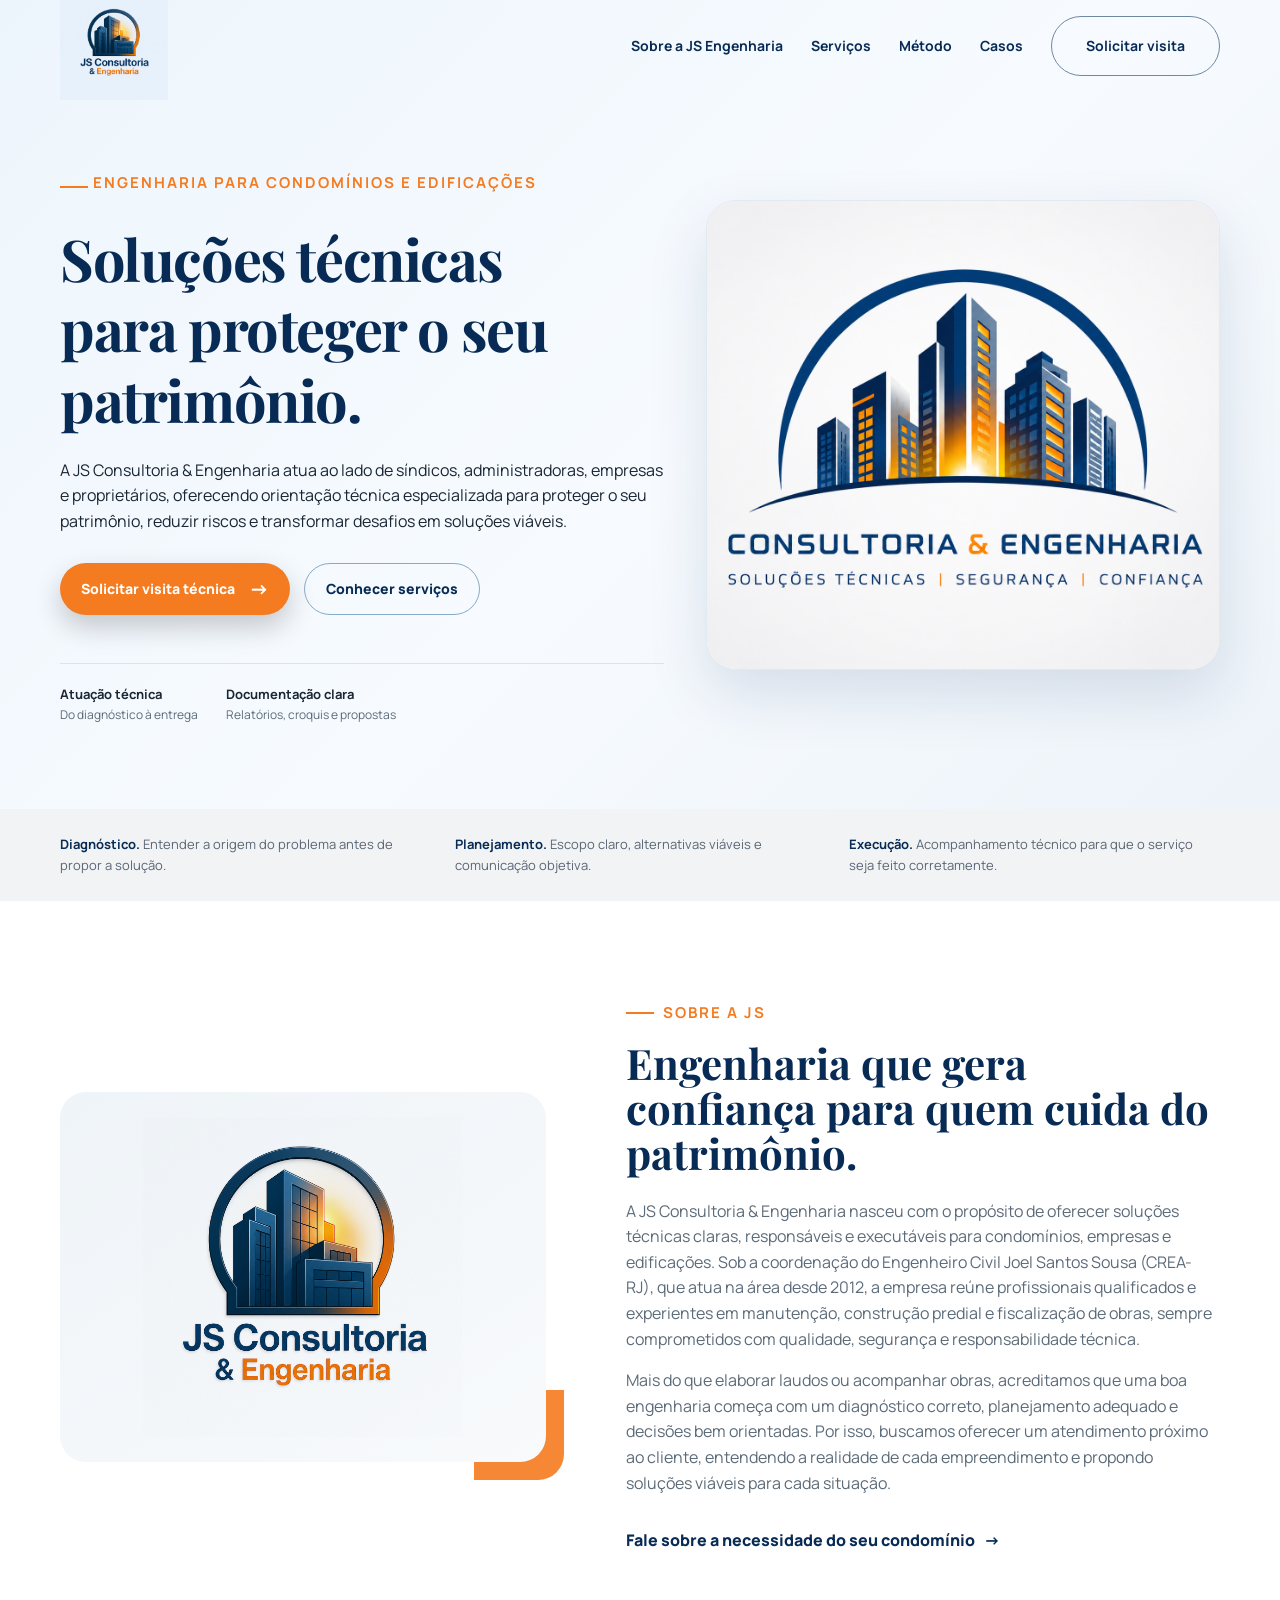
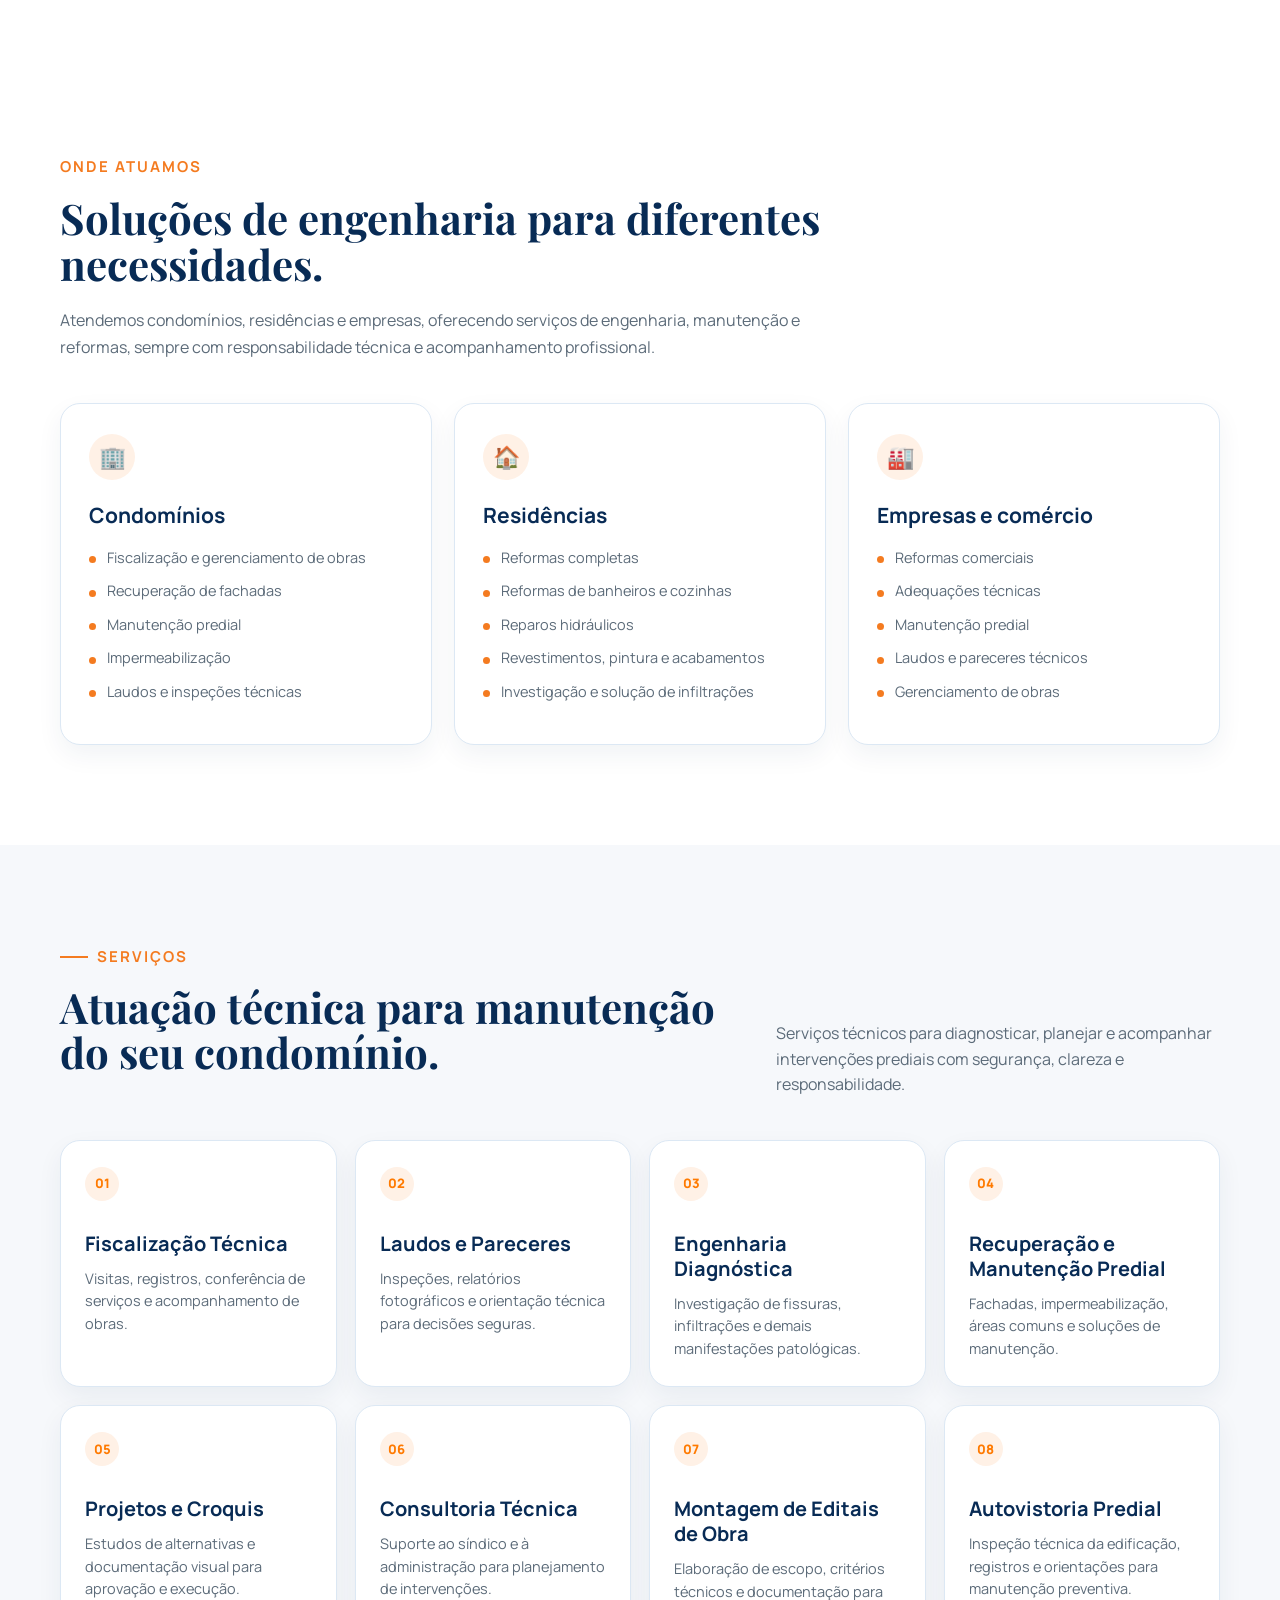
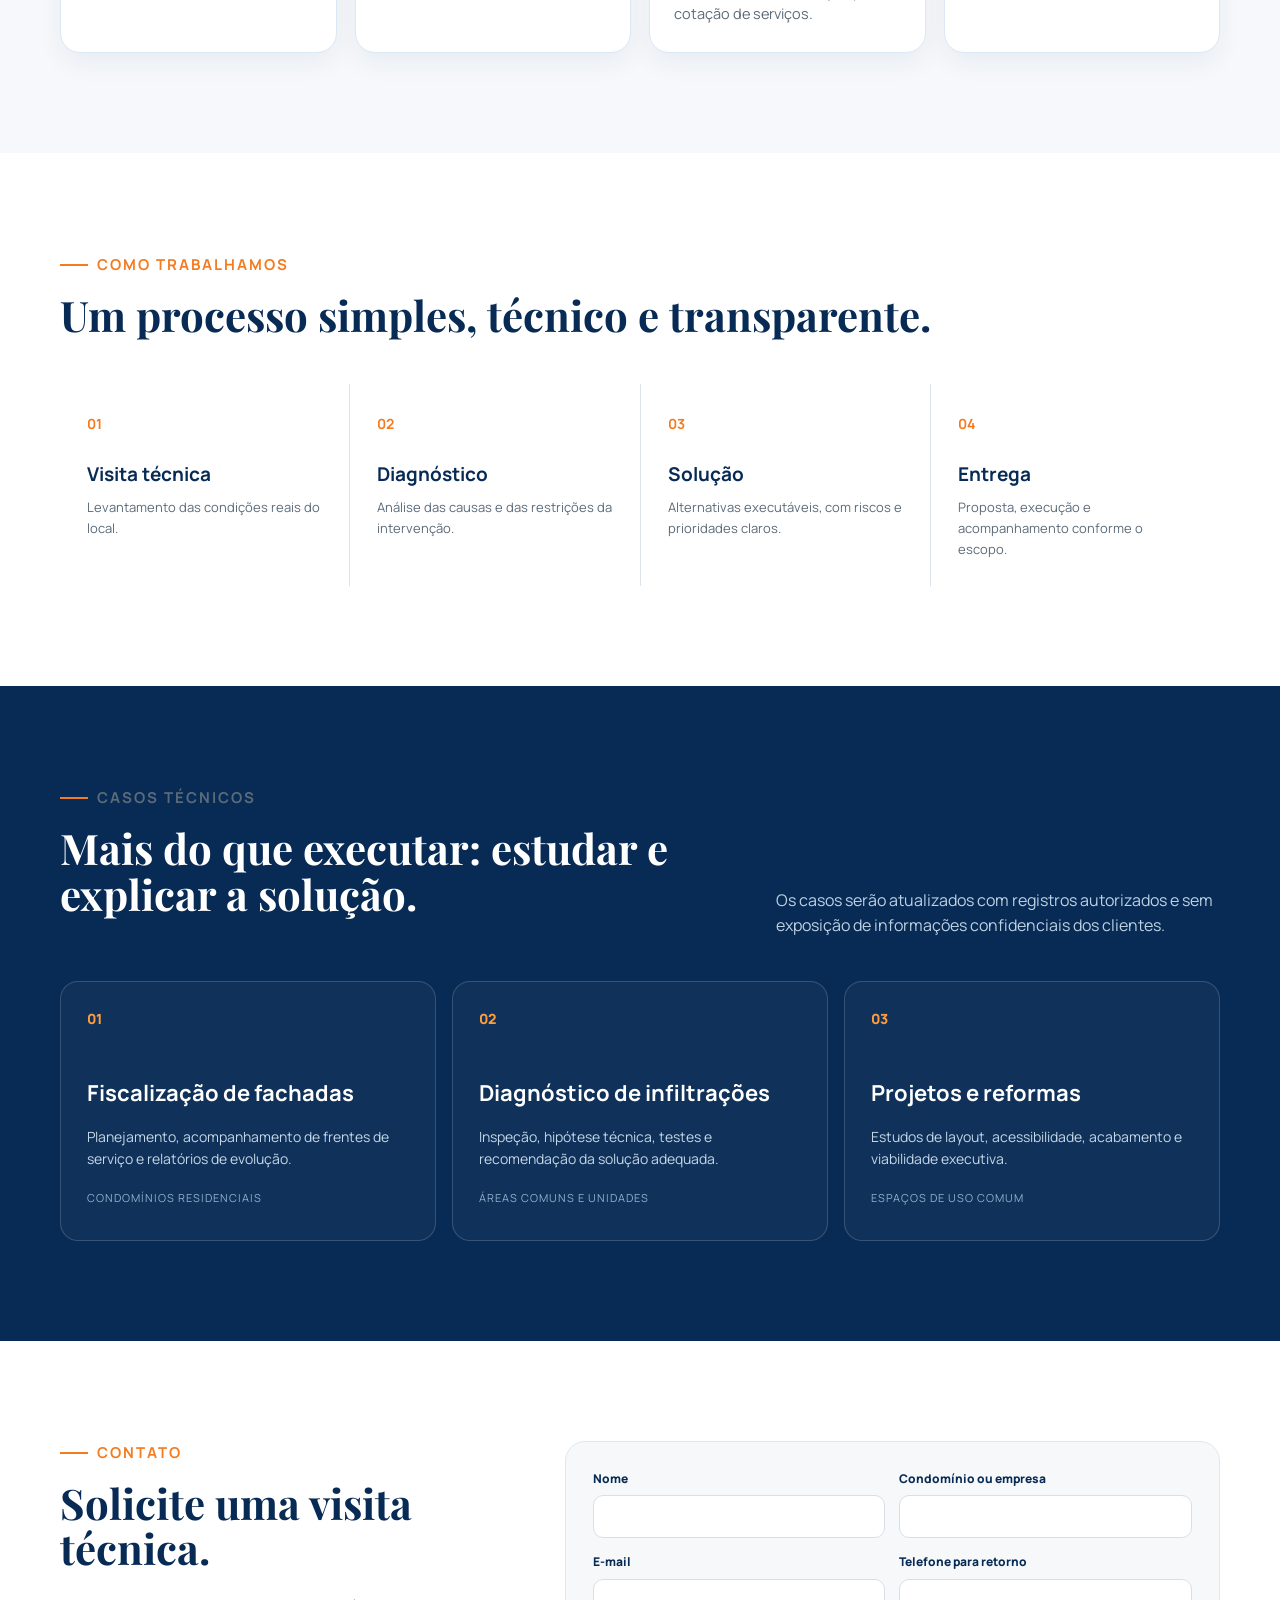
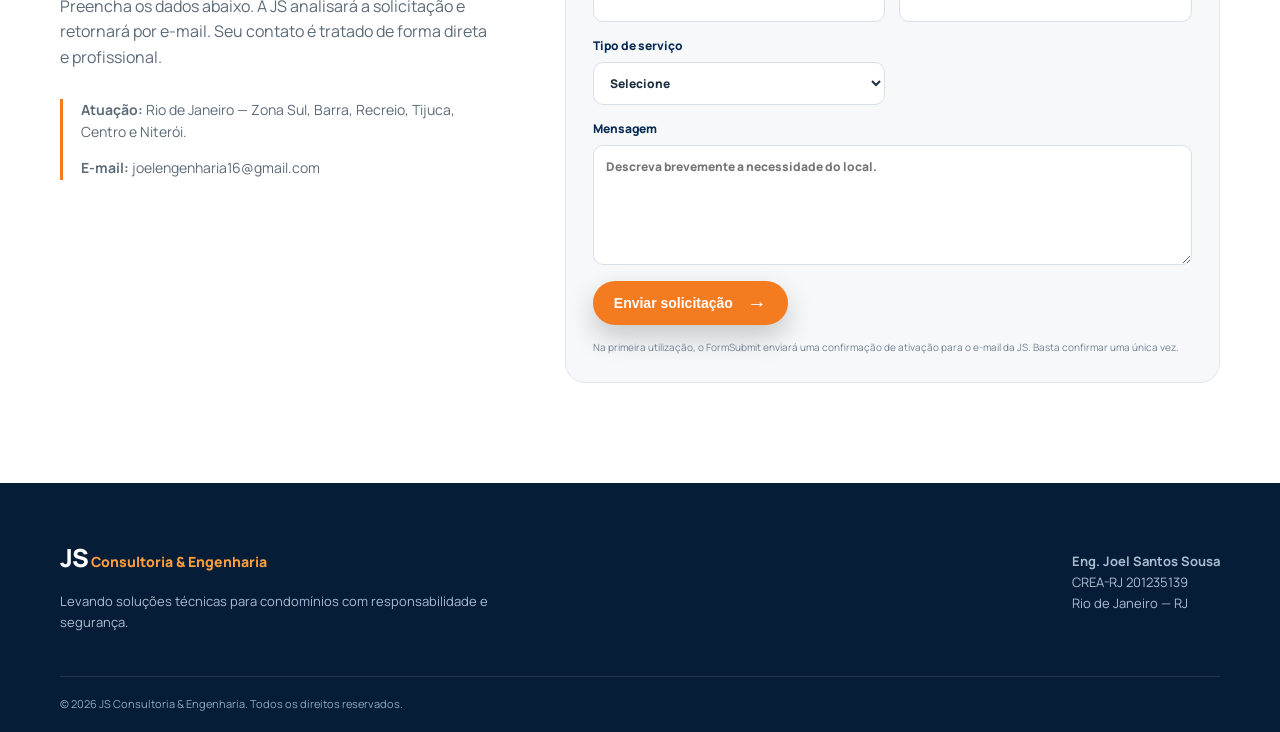
==== commit 5e59c3fd: "Update index.html" ====
--- a/index.html
+++ b/index.html
@@ -1,6 +1,6 @@
 <!doctype html>
 <html lang="pt-BR">
-<head>
+<head> 
   <meta charset="utf-8">
   <meta name="viewport" content="width=device-width, initial-scale=1">
   <meta name="description" content="JS Consultoria & Engenharia — fiscalização técnica, laudos, manutenção predial, engenharia diagnóstica e acompanhamento de obras no Rio de Janeiro.">
--- a/style.css
+++ b/style.css
@@ -84,3 +84,119 @@
     grid-template-columns: 1fr !important;
   }
 }
+
+/* =========================
+   ONDE ATUAMOS
+========================= */
+
+.publicos {
+  padding: 100px 0;
+  background: #ffffff;
+}
+
+.publicos .section-heading {
+  display: block;
+  max-width: 820px;
+  margin-bottom: 42px;
+}
+
+.publicos .eyebrow {
+  display: inline-block;
+  margin-bottom: 16px;
+  color: var(--orange);
+  font-size: 15px;
+  font-weight: 700;
+  letter-spacing: 2px;
+}
+
+.publicos h2 {
+  margin: 0 0 20px;
+  color: var(--navy);
+  font-family: 'Playfair Display', Georgia, serif;
+  font-size: clamp(30px, 3.6vw, 42px);
+  line-height: 1.1;
+}
+
+.publicos .section-intro {
+  max-width: 760px;
+  margin: 0;
+  color: var(--muted);
+  font-size: 16px;
+  line-height: 1.7;
+}
+
+.publicos-grid {
+  display: grid;
+  grid-template-columns: repeat(3, 1fr);
+  gap: 22px;
+}
+
+.publico-card {
+  padding: 30px 28px;
+  border: 1px solid #dce8f4;
+  border-radius: 20px;
+  background: #ffffff;
+  box-shadow: 0 10px 26px rgba(13, 43, 79, 0.06);
+  transition: 0.25s ease;
+}
+
+.publico-card:hover {
+  transform: translateY(-5px);
+  box-shadow: 0 16px 34px rgba(13, 43, 79, 0.12);
+  border-color: #9fc4e8;
+}
+
+.publico-icon {
+  width: 46px;
+  height: 46px;
+  margin-bottom: 22px;
+  border-radius: 50%;
+  background: #fff1e6;
+  display: flex;
+  align-items: center;
+  justify-content: center;
+  font-size: 22px;
+}
+
+.publico-card h3 {
+  margin: 0 0 18px;
+  color: var(--navy);
+  font-size: 21px;
+  line-height: 1.25;
+}
+
+.publico-card ul {
+  margin: 0;
+  padding: 0;
+  list-style: none;
+}
+
+.publico-card li {
+  position: relative;
+  margin-bottom: 11px;
+  padding-left: 18px;
+  color: var(--muted);
+  font-size: 14.5px;
+  line-height: 1.55;
+}
+
+.publico-card li::before {
+  content: "";
+  position: absolute;
+  top: 0.65em;
+  left: 0;
+  width: 7px;
+  height: 7px;
+  border-radius: 50%;
+  background: var(--orange);
+}
+
+@media (max-width: 900px) {
+  .publicos-grid {
+    grid-template-columns: 1fr;
+  }
+
+  .publicos {
+    padding: 70px 0;
+  }
+}
